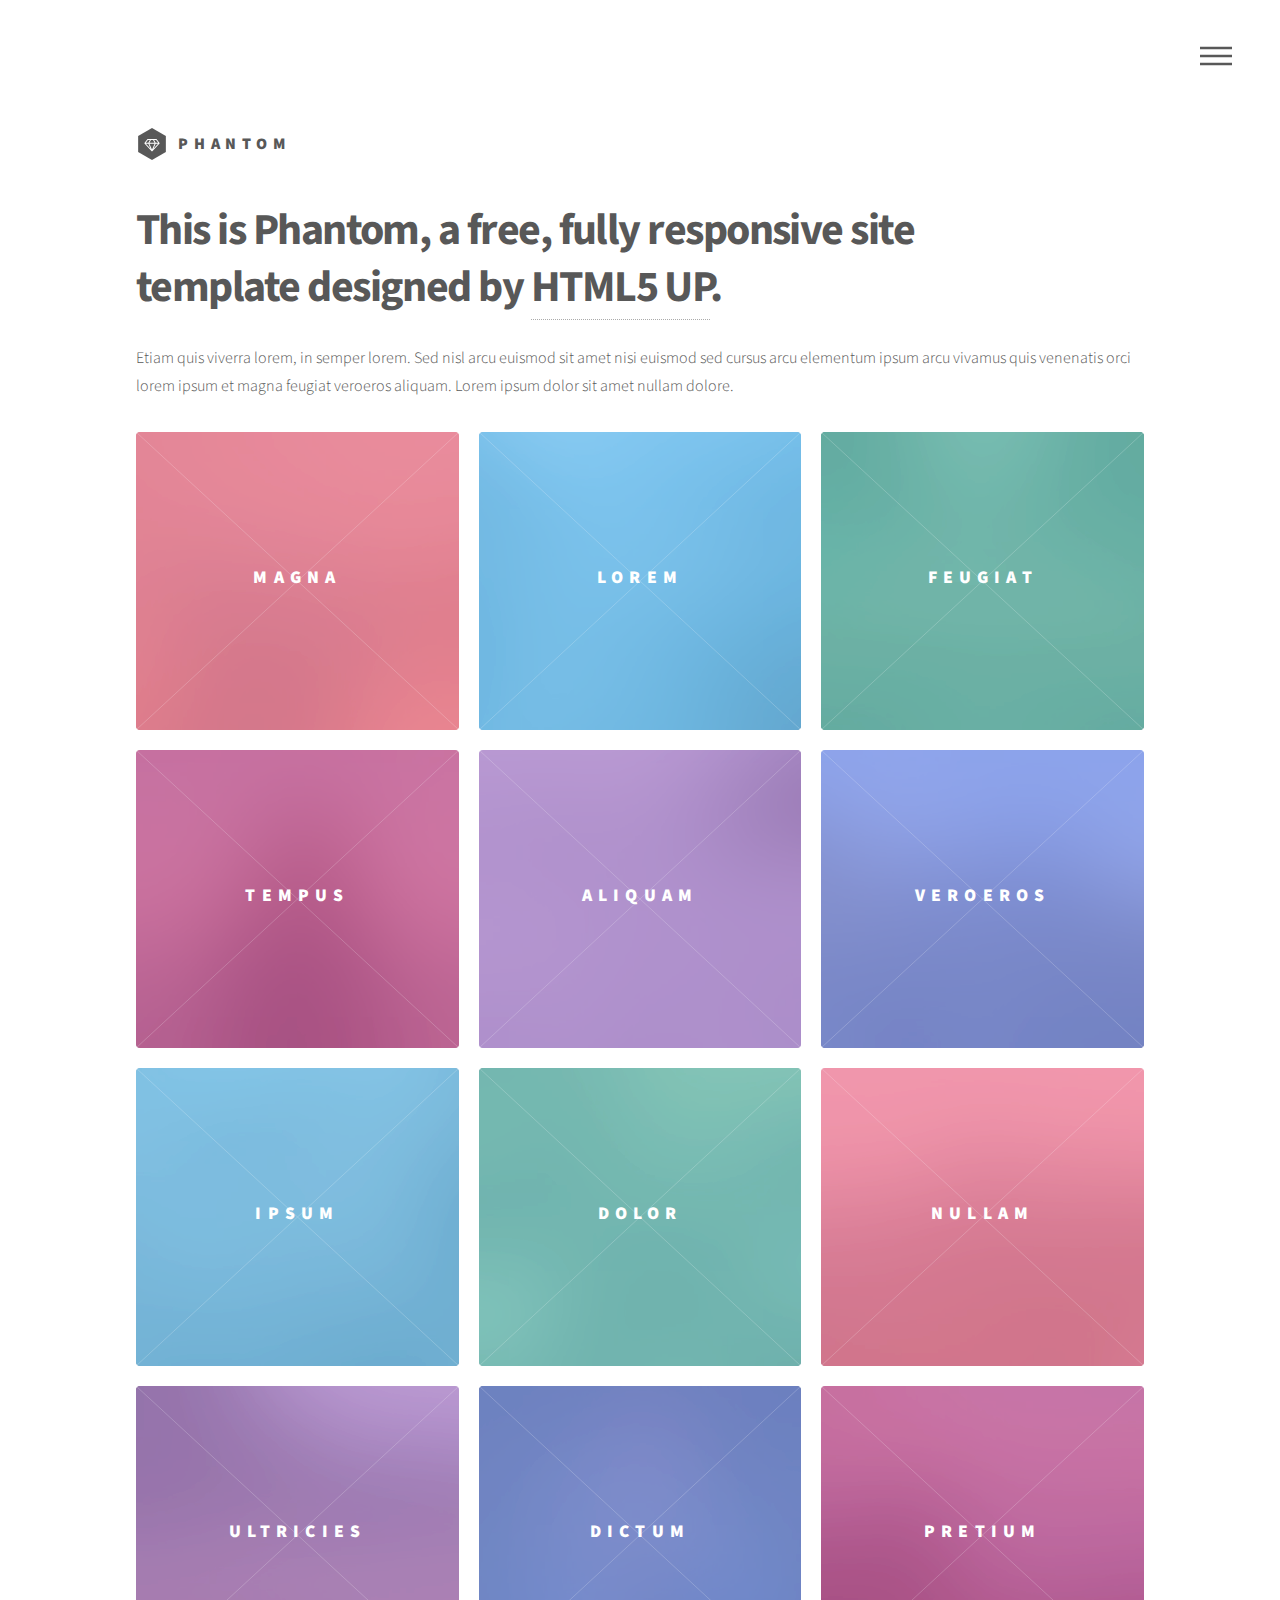
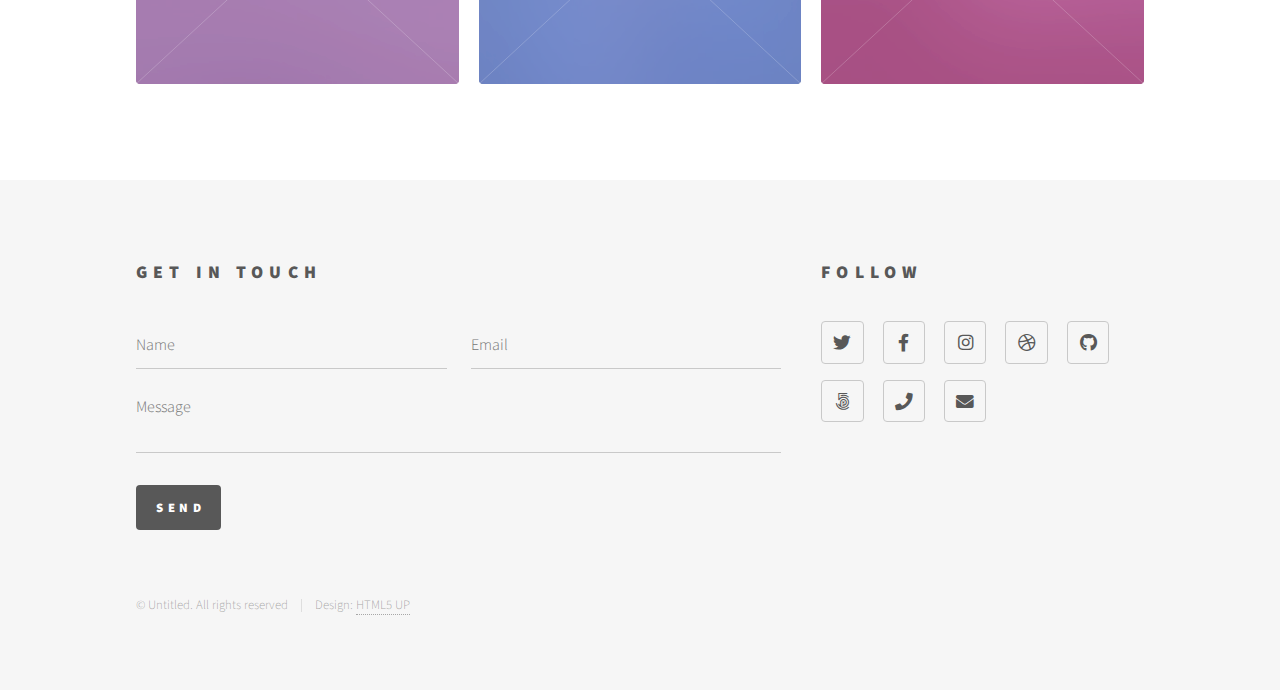
==== html5up-phantom/index.html @ 0fcfd66b "HomePage Starter" ====
<!DOCTYPE HTML>
<!--
	Phantom by HTML5 UP
	html5up.net | @ajlkn
	Free for personal and commercial use under the CCA 3.0 license (html5up.net/license)
-->
<html>
	<head>
		<title>Phantom by HTML5 UP</title>
		<meta charset="utf-8" />
		<meta name="viewport" content="width=device-width, initial-scale=1, user-scalable=no" />
		<link rel="stylesheet" href="assets/css/main.css" />
		<noscript><link rel="stylesheet" href="assets/css/noscript.css" /></noscript>
	</head>
	<body class="is-preload">
		<!-- Wrapper -->
			<div id="wrapper">

				<!-- Header -->
					<header id="header">
						<div class="inner">

							<!-- Logo -->
								<a href="index.html" class="logo">
									<span class="symbol"><img src="images/logo.svg" alt="" /></span><span class="title">Phantom</span>
								</a>

							<!-- Nav -->
								<nav>
									<ul>
										<li><a href="#menu">Menu</a></li>
									</ul>
								</nav>

						</div>
					</header>

				<!-- Menu -->
					<nav id="menu">
						<h2>Menu</h2>
						<ul>
							<li><a href="index.html">Home</a></li>
							<li><a href="generic.html">Ipsum veroeros</a></li>
							<li><a href="generic.html">Tempus etiam</a></li>
							<li><a href="generic.html">Consequat dolor</a></li>
							<li><a href="elements.html">Elements</a></li>
						</ul>
					</nav>

				<!-- Main -->
					<div id="main">
						<div class="inner">
							<header>
								<h1>This is Phantom, a free, fully responsive site<br />
								template designed by <a href="http://html5up.net">HTML5 UP</a>.</h1>
								<p>Etiam quis viverra lorem, in semper lorem. Sed nisl arcu euismod sit amet nisi euismod sed cursus arcu elementum ipsum arcu vivamus quis venenatis orci lorem ipsum et magna feugiat veroeros aliquam. Lorem ipsum dolor sit amet nullam dolore.</p>
							</header>
							<section class="tiles">
								<article class="style1">
									<span class="image">
										<img src="images/pic01.jpg" alt="" />
									</span>
									<a href="generic.html">
										<h2>Magna</h2>
										<div class="content">
											<p>Sed nisl arcu euismod sit amet nisi lorem etiam dolor veroeros et feugiat.</p>
										</div>
									</a>
								</article>
								<article class="style2">
									<span class="image">
										<img src="images/pic02.jpg" alt="" />
									</span>
									<a href="generic.html">
										<h2>Lorem</h2>
										<div class="content">
											<p>Sed nisl arcu euismod sit amet nisi lorem etiam dolor veroeros et feugiat.</p>
										</div>
									</a>
								</article>
								<article class="style3">
									<span class="image">
										<img src="images/pic03.jpg" alt="" />
									</span>
									<a href="generic.html">
										<h2>Feugiat</h2>
										<div class="content">
											<p>Sed nisl arcu euismod sit amet nisi lorem etiam dolor veroeros et feugiat.</p>
										</div>
									</a>
								</article>
								<article class="style4">
									<span class="image">
										<img src="images/pic04.jpg" alt="" />
									</span>
									<a href="generic.html">
										<h2>Tempus</h2>
										<div class="content">
											<p>Sed nisl arcu euismod sit amet nisi lorem etiam dolor veroeros et feugiat.</p>
										</div>
									</a>
								</article>
								<article class="style5">
									<span class="image">
										<img src="images/pic05.jpg" alt="" />
									</span>
									<a href="generic.html">
										<h2>Aliquam</h2>
										<div class="content">
											<p>Sed nisl arcu euismod sit amet nisi lorem etiam dolor veroeros et feugiat.</p>
										</div>
									</a>
								</article>
								<article class="style6">
									<span class="image">
										<img src="images/pic06.jpg" alt="" />
									</span>
									<a href="generic.html">
										<h2>Veroeros</h2>
										<div class="content">
											<p>Sed nisl arcu euismod sit amet nisi lorem etiam dolor veroeros et feugiat.</p>
										</div>
									</a>
								</article>
								<article class="style2">
									<span class="image">
										<img src="images/pic07.jpg" alt="" />
									</span>
									<a href="generic.html">
										<h2>Ipsum</h2>
										<div class="content">
											<p>Sed nisl arcu euismod sit amet nisi lorem etiam dolor veroeros et feugiat.</p>
										</div>
									</a>
								</article>
								<article class="style3">
									<span class="image">
										<img src="images/pic08.jpg" alt="" />
									</span>
									<a href="generic.html">
										<h2>Dolor</h2>
										<div class="content">
											<p>Sed nisl arcu euismod sit amet nisi lorem etiam dolor veroeros et feugiat.</p>
										</div>
									</a>
								</article>
								<article class="style1">
									<span class="image">
										<img src="images/pic09.jpg" alt="" />
									</span>
									<a href="generic.html">
										<h2>Nullam</h2>
										<div class="content">
											<p>Sed nisl arcu euismod sit amet nisi lorem etiam dolor veroeros et feugiat.</p>
										</div>
									</a>
								</article>
								<article class="style5">
									<span class="image">
										<img src="images/pic10.jpg" alt="" />
									</span>
									<a href="generic.html">
										<h2>Ultricies</h2>
										<div class="content">
											<p>Sed nisl arcu euismod sit amet nisi lorem etiam dolor veroeros et feugiat.</p>
										</div>
									</a>
								</article>
								<article class="style6">
									<span class="image">
										<img src="images/pic11.jpg" alt="" />
									</span>
									<a href="generic.html">
										<h2>Dictum</h2>
										<div class="content">
											<p>Sed nisl arcu euismod sit amet nisi lorem etiam dolor veroeros et feugiat.</p>
										</div>
									</a>
								</article>
								<article class="style4">
									<span class="image">
										<img src="images/pic12.jpg" alt="" />
									</span>
									<a href="generic.html">
										<h2>Pretium</h2>
										<div class="content">
											<p>Sed nisl arcu euismod sit amet nisi lorem etiam dolor veroeros et feugiat.</p>
										</div>
									</a>
								</article>
							</section>
						</div>
					</div>

				<!-- Footer -->
					<footer id="footer">
						<div class="inner">
							<section>
								<h2>Get in touch</h2>
								<form method="post" action="#">
									<div class="fields">
										<div class="field half">
											<input type="text" name="name" id="name" placeholder="Name" />
										</div>
										<div class="field half">
											<input type="email" name="email" id="email" placeholder="Email" />
										</div>
										<div class="field">
											<textarea name="message" id="message" placeholder="Message"></textarea>
										</div>
									</div>
									<ul class="actions">
										<li><input type="submit" value="Send" class="primary" /></li>
									</ul>
								</form>
							</section>
							<section>
								<h2>Follow</h2>
								<ul class="icons">
									<li><a href="#" class="icon brands style2 fa-twitter"><span class="label">Twitter</span></a></li>
									<li><a href="#" class="icon brands style2 fa-facebook-f"><span class="label">Facebook</span></a></li>
									<li><a href="#" class="icon brands style2 fa-instagram"><span class="label">Instagram</span></a></li>
									<li><a href="#" class="icon brands style2 fa-dribbble"><span class="label">Dribbble</span></a></li>
									<li><a href="#" class="icon brands style2 fa-github"><span class="label">GitHub</span></a></li>
									<li><a href="#" class="icon brands style2 fa-500px"><span class="label">500px</span></a></li>
									<li><a href="#" class="icon solid style2 fa-phone"><span class="label">Phone</span></a></li>
									<li><a href="#" class="icon solid style2 fa-envelope"><span class="label">Email</span></a></li>
								</ul>
							</section>
							<ul class="copyright">
								<li>&copy; Untitled. All rights reserved</li><li>Design: <a href="http://html5up.net">HTML5 UP</a></li>
							</ul>
						</div>
					</footer>

			</div>

		<!-- Scripts -->
			<script src="assets/js/jquery.min.js"></script>
			<script src="assets/js/browser.min.js"></script>
			<script src="assets/js/breakpoints.min.js"></script>
			<script src="assets/js/util.js"></script>
			<script src="assets/js/main.js"></script>

	</body>
</html>
---- html5up-phantom/assets/css/main.css ----
@import url(fontawesome-all.min.css);
@import url("https://fonts.googleapis.com/css?family=Source+Sans+Pro:300,700,900");

/*
	Phantom by HTML5 UP
	html5up.net | @ajlkn
	Free for personal and commercial use under the CCA 3.0 license (html5up.net/license)
*/

html, body, div, span, applet, object,
iframe, h1, h2, h3, h4, h5, h6, p, blockquote,
pre, a, abbr, acronym, address, big, cite,
code, del, dfn, em, img, ins, kbd, q, s, samp,
small, strike, strong, sub, sup, tt, var, b,
u, i, center, dl, dt, dd, ol, ul, li, fieldset,
form, label, legend, table, caption, tbody,
tfoot, thead, tr, th, td, article, aside,
canvas, details, embed, figure, figcaption,
footer, header, hgroup, menu, nav, output, ruby,
section, summary, time, mark, audio, video {
	margin: 0;
	padding: 0;
	border: 0;
	font-size: 100%;
	font: inherit;
	vertical-align: baseline;}

article, aside, details, figcaption, figure,
footer, header, hgroup, menu, nav, section {
	display: block;}

body {
	line-height: 1;
}

ol, ul {
	list-style: none;
}

blockquote, q {
	quotes: none;
}

	blockquote:before, blockquote:after, q:before, q:after {
		content: '';
		content: none;
	}

table {
	border-collapse: collapse;
	border-spacing: 0;
}

body {
	-webkit-text-size-adjust: none;
}

mark {
	background-color: transparent;
	color: inherit;
}

input::-moz-focus-inner {
	border: 0;
	padding: 0;
}

input, select, textarea {
	-moz-appearance: none;
	-webkit-appearance: none;
	-ms-appearance: none;
	appearance: none;
}

/* Basic */

	@-ms-viewport {
		width: device-width;
	}

	body {
		-ms-overflow-style: scrollbar;
	}

	@media screen and (max-width: 480px) {

		html, body {
			min-width: 320px;
		}

	}

	html {
		box-sizing: border-box;
	}

	*, *:before, *:after {
		box-sizing: inherit;
	}

	body {
		background: #ffffff;
	}

		body.is-preload *, body.is-preload *:before, body.is-preload *:after {
			-moz-animation: none !important;
			-webkit-animation: none !important;
			-ms-animation: none !important;
			animation: none !important;
			-moz-transition: none !important;
			-webkit-transition: none !important;
			-ms-transition: none !important;
			transition: none !important;
		}

/* Type */

	body, input, select, textarea {
		color: #585858;
		font-family: "Source Sans Pro", Helvetica, sans-serif;
		font-size: 16pt;
		font-weight: 300;
		line-height: 1.75;
	}

		@media screen and (max-width: 1680px) {

			body, input, select, textarea {
				font-size: 14pt;
			}

		}

		@media screen and (max-width: 1280px) {

			body, input, select, textarea {
				font-size: 12pt;
			}

		}

	a {
		-moz-transition: border-bottom-color 0.2s ease, color 0.2s ease;
		-webkit-transition: border-bottom-color 0.2s ease, color 0.2s ease;
		-ms-transition: border-bottom-color 0.2s ease, color 0.2s ease;
		transition: border-bottom-color 0.2s ease, color 0.2s ease;
		text-decoration: none;
		color: #585858;
		border-bottom: dotted 1px rgba(88, 88, 88, 0.5);
	}

		a:hover {
			border-bottom-color: transparent;
			color: #f2849e !important;
		}

	strong, b {
		font-weight: 900;
	}

	em, i {
		font-style: italic;
	}

	p {
		margin: 0 0 2em 0;
	}

	h1 {
		font-size: 2.75em;
		font-weight: 700;
		line-height: 1.3;
		margin: 0 0 1em 0;
		letter-spacing: -0.035em;
	}

		h1 a {
			color: inherit;
		}

		@media screen and (max-width: 736px) {

			h1 {
				font-size: 2em;
				margin: 0 0 1em 0;
			}

		}

		@media screen and (max-width: 360px) {

			h1 {
				font-size: 1.75em;
			}

		}

	h2, h3, h4, h5, h6 {
		font-weight: 900;
		line-height: 1.5;
		margin: 0 0 2em 0;
		text-transform: uppercase;
		letter-spacing: 0.35em;
	}

		h2 a, h3 a, h4 a, h5 a, h6 a {
			color: inherit;
		}

	h2 {
		font-size: 1.1em;
	}

	h3 {
		font-size: 1em;
	}

	h4 {
		font-size: 0.8em;
	}

	h5 {
		font-size: 0.8em;
	}

	h6 {
		font-size: 0.8em;
	}

	@media screen and (max-width: 980px) {

		h1 br, h2 br, h3 br, h4 br, h5 br, h6 br {
			display: none;
		}

	}

	@media screen and (max-width: 736px) {

		h2 {
			font-size: 1em;
		}

		h3 {
			font-size: 0.8em;
		}

	}

	sub {
		font-size: 0.8em;
		position: relative;
		top: 0.5em;
	}

	sup {
		font-size: 0.8em;
		position: relative;
		top: -0.5em;
	}

	blockquote {
		border-left: solid 4px #c9c9c9;
		font-style: italic;
		margin: 0 0 2em 0;
		padding: 0.5em 0 0.5em 2em;
	}

	code {
		background: rgba(144, 144, 144, 0.075);
		border-radius: 4px;
		border: solid 1px #c9c9c9;
		font-family: "Courier New", monospace;
		font-size: 0.9em;
		margin: 0 0.25em;
		padding: 0.25em 0.65em;
	}

	pre {
		-webkit-overflow-scrolling: touch;
		font-family: "Courier New", monospace;
		font-size: 0.9em;
		margin: 0 0 2em 0;
	}

		pre code {
			display: block;
			line-height: 1.75;
			padding: 1em 1.5em;
			overflow-x: auto;
		}

	hr {
		border: 0;
		border-bottom: solid 1px #c9c9c9;
		margin: 2em 0;
	}

		hr.major {
			margin: 3em 0;
		}

	.align-left {
		text-align: left;
	}

	.align-center {
		text-align: center;
	}

	.align-right {
		text-align: right;
	}

/* Row */

	.row {
		display: flex;
		flex-wrap: wrap;
		box-sizing: border-box;
		align-items: stretch;
	}

		.row > * {
			box-sizing: border-box;
		}

		.row.gtr-uniform > * > :last-child {
			margin-bottom: 0;
		}

		.row.aln-left {
			justify-content: flex-start;
		}

		.row.aln-center {
			justify-content: center;
		}

		.row.aln-right {
			justify-content: flex-end;
		}

		.row.aln-top {
			align-items: flex-start;
		}

		.row.aln-middle {
			align-items: center;
		}

		.row.aln-bottom {
			align-items: flex-end;
		}

		.row > .imp {
			order: -1;
		}

		.row > .col-1 {
			width: 8.33333%;
		}

		.row > .off-1 {
			margin-left: 8.33333%;
		}

		.row > .col-2 {
			width: 16.66667%;
		}

		.row > .off-2 {
			margin-left: 16.66667%;
		}

		.row > .col-3 {
			width: 25%;
		}

		.row > .off-3 {
			margin-left: 25%;
		}

		.row > .col-4 {
			width: 33.33333%;
		}

		.row > .off-4 {
			margin-left: 33.33333%;
		}

		.row > .col-5 {
			width: 41.66667%;
		}

		.row > .off-5 {
			margin-left: 41.66667%;
		}

		.row > .col-6 {
			width: 50%;
		}

		.row > .off-6 {
			margin-left: 50%;
		}

		.row > .col-7 {
			width: 58.33333%;
		}

		.row > .off-7 {
			margin-left: 58.33333%;
		}

		.row > .col-8 {
			width: 66.66667%;
		}

		.row > .off-8 {
			margin-left: 66.66667%;
		}

		.row > .col-9 {
			width: 75%;
		}

		.row > .off-9 {
			margin-left: 75%;
		}

		.row > .col-10 {
			width: 83.33333%;
		}

		.row > .off-10 {
			margin-left: 83.33333%;
		}

		.row > .col-11 {
			width: 91.66667%;
		}

		.row > .off-11 {
			margin-left: 91.66667%;
		}

		.row > .col-12 {
			width: 100%;
		}

		.row > .off-12 {
			margin-left: 100%;
		}

		.row.gtr-0 {
			margin-top: 0;
			margin-left: 0em;
		}

			.row.gtr-0 > * {
				padding: 0 0 0 0em;
			}

			.row.gtr-0.gtr-uniform {
				margin-top: 0em;
			}

				.row.gtr-0.gtr-uniform > * {
					padding-top: 0em;
				}

		.row.gtr-25 {
			margin-top: 0;
			margin-left: -0.5em;
		}

			.row.gtr-25 > * {
				padding: 0 0 0 0.5em;
			}

			.row.gtr-25.gtr-uniform {
				margin-top: -0.5em;
			}

				.row.gtr-25.gtr-uniform > * {
					padding-top: 0.5em;
				}

		.row.gtr-50 {
			margin-top: 0;
			margin-left: -1em;
		}

			.row.gtr-50 > * {
				padding: 0 0 0 1em;
			}

			.row.gtr-50.gtr-uniform {
				margin-top: -1em;
			}

				.row.gtr-50.gtr-uniform > * {
					padding-top: 1em;
				}

		.row {
			margin-top: 0;
			margin-left: -2em;
		}

			.row > * {
				padding: 0 0 0 2em;
			}

			.row.gtr-uniform {
				margin-top: -2em;
			}

				.row.gtr-uniform > * {
					padding-top: 2em;
				}

		.row.gtr-150 {
			margin-top: 0;
			margin-left: -3em;
		}

			.row.gtr-150 > * {
				padding: 0 0 0 3em;
			}

			.row.gtr-150.gtr-uniform {
				margin-top: -3em;
			}

				.row.gtr-150.gtr-uniform > * {
					padding-top: 3em;
				}

		.row.gtr-200 {
			margin-top: 0;
			margin-left: -4em;
		}

			.row.gtr-200 > * {
				padding: 0 0 0 4em;
			}

			.row.gtr-200.gtr-uniform {
				margin-top: -4em;
			}

				.row.gtr-200.gtr-uniform > * {
					padding-top: 4em;
				}

		@media screen and (max-width: 1680px) {

			.row {
				display: flex;
				flex-wrap: wrap;
				box-sizing: border-box;
				align-items: stretch;
			}

				.row > * {
					box-sizing: border-box;
				}

				.row.gtr-uniform > * > :last-child {
					margin-bottom: 0;
				}

				.row.aln-left {
					justify-content: flex-start;
				}

				.row.aln-center {
					justify-content: center;
				}

				.row.aln-right {
					justify-content: flex-end;
				}

				.row.aln-top {
					align-items: flex-start;
				}

				.row.aln-middle {
					align-items: center;
				}

				.row.aln-bottom {
					align-items: flex-end;
				}

				.row > .imp-xlarge {
					order: -1;
				}

				.row > .col-1-xlarge {
					width: 8.33333%;
				}

				.row > .off-1-xlarge {
					margin-left: 8.33333%;
				}

				.row > .col-2-xlarge {
					width: 16.66667%;
				}

				.row > .off-2-xlarge {
					margin-left: 16.66667%;
				}

				.row > .col-3-xlarge {
					width: 25%;
				}

				.row > .off-3-xlarge {
					margin-left: 25%;
				}

				.row > .col-4-xlarge {
					width: 33.33333%;
				}

				.row > .off-4-xlarge {
					margin-left: 33.33333%;
				}

				.row > .col-5-xlarge {
					width: 41.66667%;
				}

				.row > .off-5-xlarge {
					margin-left: 41.66667%;
				}

				.row > .col-6-xlarge {
					width: 50%;
				}

				.row > .off-6-xlarge {
					margin-left: 50%;
				}

				.row > .col-7-xlarge {
					width: 58.33333%;
				}

				.row > .off-7-xlarge {
					margin-left: 58.33333%;
				}

				.row > .col-8-xlarge {
					width: 66.66667%;
				}

				.row > .off-8-xlarge {
					margin-left: 66.66667%;
				}

				.row > .col-9-xlarge {
					width: 75%;
				}

				.row > .off-9-xlarge {
					margin-left: 75%;
				}

				.row > .col-10-xlarge {
					width: 83.33333%;
				}

				.row > .off-10-xlarge {
					margin-left: 83.33333%;
				}

				.row > .col-11-xlarge {
					width: 91.66667%;
				}

				.row > .off-11-xlarge {
					margin-left: 91.66667%;
				}

				.row > .col-12-xlarge {
					width: 100%;
				}

				.row > .off-12-xlarge {
					margin-left: 100%;
				}

				.row.gtr-0 {
					margin-top: 0;
					margin-left: 0em;
				}

					.row.gtr-0 > * {
						padding: 0 0 0 0em;
					}

					.row.gtr-0.gtr-uniform {
						margin-top: 0em;
					}

						.row.gtr-0.gtr-uniform > * {
							padding-top: 0em;
						}

				.row.gtr-25 {
					margin-top: 0;
					margin-left: -0.5em;
				}

					.row.gtr-25 > * {
						padding: 0 0 0 0.5em;
					}

					.row.gtr-25.gtr-uniform {
						margin-top: -0.5em;
					}

						.row.gtr-25.gtr-uniform > * {
							padding-top: 0.5em;
						}

				.row.gtr-50 {
					margin-top: 0;
					margin-left: -1em;
				}

					.row.gtr-50 > * {
						padding: 0 0 0 1em;
					}

					.row.gtr-50.gtr-uniform {
						margin-top: -1em;
					}

						.row.gtr-50.gtr-uniform > * {
							padding-top: 1em;
						}

				.row {
					margin-top: 0;
					margin-left: -2em;
				}

					.row > * {
						padding: 0 0 0 2em;
					}

					.row.gtr-uniform {
						margin-top: -2em;
					}

						.row.gtr-uniform > * {
							padding-top: 2em;
						}

				.row.gtr-150 {
					margin-top: 0;
					margin-left: -3em;
				}

					.row.gtr-150 > * {
						padding: 0 0 0 3em;
					}

					.row.gtr-150.gtr-uniform {
						margin-top: -3em;
					}

						.row.gtr-150.gtr-uniform > * {
							padding-top: 3em;
						}

				.row.gtr-200 {
					margin-top: 0;
					margin-left: -4em;
				}

					.row.gtr-200 > * {
						padding: 0 0 0 4em;
					}

					.row.gtr-200.gtr-uniform {
						margin-top: -4em;
					}

						.row.gtr-200.gtr-uniform > * {
							padding-top: 4em;
						}

		}

		@media screen and (max-width: 1280px) {

			.row {
				display: flex;
				flex-wrap: wrap;
				box-sizing: border-box;
				align-items: stretch;
			}

				.row > * {
					box-sizing: border-box;
				}

				.row.gtr-uniform > * > :last-child {
					margin-bottom: 0;
				}

				.row.aln-left {
					justify-content: flex-start;
				}

				.row.aln-center {
					justify-content: center;
				}

				.row.aln-right {
					justify-content: flex-end;
				}

				.row.aln-top {
					align-items: flex-start;
				}

				.row.aln-middle {
					align-items: center;
				}

				.row.aln-bottom {
					align-items: flex-end;
				}

				.row > .imp-large {
					order: -1;
				}

				.row > .col-1-large {
					width: 8.33333%;
				}

				.row > .off-1-large {
					margin-left: 8.33333%;
				}

				.row > .col-2-large {
					width: 16.66667%;
				}

				.row > .off-2-large {
					margin-left: 16.66667%;
				}

				.row > .col-3-large {
					width: 25%;
				}

				.row > .off-3-large {
					margin-left: 25%;
				}

				.row > .col-4-large {
					width: 33.33333%;
				}

				.row > .off-4-large {
					margin-left: 33.33333%;
				}

				.row > .col-5-large {
					width: 41.66667%;
				}

				.row > .off-5-large {
					margin-left: 41.66667%;
				}

				.row > .col-6-large {
					width: 50%;
				}

				.row > .off-6-large {
					margin-left: 50%;
				}

				.row > .col-7-large {
					width: 58.33333%;
				}

				.row > .off-7-large {
					margin-left: 58.33333%;
				}

				.row > .col-8-large {
					width: 66.66667%;
				}

				.row > .off-8-large {
					margin-left: 66.66667%;
				}

				.row > .col-9-large {
					width: 75%;
				}

				.row > .off-9-large {
					margin-left: 75%;
				}

				.row > .col-10-large {
					width: 83.33333%;
				}

				.row > .off-10-large {
					margin-left: 83.33333%;
				}

				.row > .col-11-large {
					width: 91.66667%;
				}

				.row > .off-11-large {
					margin-left: 91.66667%;
				}

				.row > .col-12-large {
					width: 100%;
				}

				.row > .off-12-large {
					margin-left: 100%;
				}

				.row.gtr-0 {
					margin-top: 0;
					margin-left: 0em;
				}

					.row.gtr-0 > * {
						padding: 0 0 0 0em;
					}

					.row.gtr-0.gtr-uniform {
						margin-top: 0em;
					}

						.row.gtr-0.gtr-uniform > * {
							padding-top: 0em;
						}

				.row.gtr-25 {
					margin-top: 0;
					margin-left: -0.5em;
				}

					.row.gtr-25 > * {
						padding: 0 0 0 0.5em;
					}

					.row.gtr-25.gtr-uniform {
						margin-top: -0.5em;
					}

						.row.gtr-25.gtr-uniform > * {
							padding-top: 0.5em;
						}

				.row.gtr-50 {
					margin-top: 0;
					margin-left: -1em;
				}

					.row.gtr-50 > * {
						padding: 0 0 0 1em;
					}

					.row.gtr-50.gtr-uniform {
						margin-top: -1em;
					}

						.row.gtr-50.gtr-uniform > * {
							padding-top: 1em;
						}

				.row {
					margin-top: 0;
					margin-left: -2em;
				}

					.row > * {
						padding: 0 0 0 2em;
					}

					.row.gtr-uniform {
						margin-top: -2em;
					}

						.row.gtr-uniform > * {
							padding-top: 2em;
						}

				.row.gtr-150 {
					margin-top: 0;
					margin-left: -3em;
				}

					.row.gtr-150 > * {
						padding: 0 0 0 3em;
					}

					.row.gtr-150.gtr-uniform {
						margin-top: -3em;
					}

						.row.gtr-150.gtr-uniform > * {
							padding-top: 3em;
						}

				.row.gtr-200 {
					margin-top: 0;
					margin-left: -4em;
				}

					.row.gtr-200 > * {
						padding: 0 0 0 4em;
					}

					.row.gtr-200.gtr-uniform {
						margin-top: -4em;
					}

						.row.gtr-200.gtr-uniform > * {
							padding-top: 4em;
						}

		}

		@media screen and (max-width: 980px) {

			.row {
				display: flex;
				flex-wrap: wrap;
				box-sizing: border-box;
				align-items: stretch;
			}

				.row > * {
					box-sizing: border-box;
				}

				.row.gtr-uniform > * > :last-child {
					margin-bottom: 0;
				}

				.row.aln-left {
					justify-content: flex-start;
				}

				.row.aln-center {
					justify-content: center;
				}

				.row.aln-right {
					justify-content: flex-end;
				}

				.row.aln-top {
					align-items: flex-start;
				}

				.row.aln-middle {
					align-items: center;
				}

				.row.aln-bottom {
					align-items: flex-end;
				}

				.row > .imp-medium {
					order: -1;
				}

				.row > .col-1-medium {
					width: 8.33333%;
				}

				.row > .off-1-medium {
					margin-left: 8.33333%;
				}

				.row > .col-2-medium {
					width: 16.66667%;
				}

				.row > .off-2-medium {
					margin-left: 16.66667%;
				}

				.row > .col-3-medium {
					width: 25%;
				}

				.row > .off-3-medium {
					margin-left: 25%;
				}

				.row > .col-4-medium {
					width: 33.33333%;
				}

				.row > .off-4-medium {
					margin-left: 33.33333%;
				}

				.row > .col-5-medium {
					width: 41.66667%;
				}

				.row > .off-5-medium {
					margin-left: 41.66667%;
				}

				.row > .col-6-medium {
					width: 50%;
				}

				.row > .off-6-medium {
					margin-left: 50%;
				}

				.row > .col-7-medium {
					width: 58.33333%;
				}

				.row > .off-7-medium {
					margin-left: 58.33333%;
				}

				.row > .col-8-medium {
					width: 66.66667%;
				}

				.row > .off-8-medium {
					margin-left: 66.66667%;
				}

				.row > .col-9-medium {
					width: 75%;
				}

				.row > .off-9-medium {
					margin-left: 75%;
				}

				.row > .col-10-medium {
					width: 83.33333%;
				}

				.row > .off-10-medium {
					margin-left: 83.33333%;
				}

				.row > .col-11-medium {
					width: 91.66667%;
				}

				.row > .off-11-medium {
					margin-left: 91.66667%;
				}

				.row > .col-12-medium {
					width: 100%;
				}

				.row > .off-12-medium {
					margin-left: 100%;
				}

				.row.gtr-0 {
					margin-top: 0;
					margin-left: 0em;
				}

					.row.gtr-0 > * {
						padding: 0 0 0 0em;
					}

					.row.gtr-0.gtr-uniform {
						margin-top: 0em;
					}

						.row.gtr-0.gtr-uniform > * {
							padding-top: 0em;
						}

				.row.gtr-25 {
					margin-top: 0;
					margin-left: -0.375em;
				}

					.row.gtr-25 > * {
						padding: 0 0 0 0.375em;
					}

					.row.gtr-25.gtr-uniform {
						margin-top: -0.375em;
					}

						.row.gtr-25.gtr-uniform > * {
							padding-top: 0.375em;
						}

				.row.gtr-50 {
					margin-top: 0;
					margin-left: -0.75em;
				}

					.row.gtr-50 > * {
						padding: 0 0 0 0.75em;
					}

					.row.gtr-50.gtr-uniform {
						margin-top: -0.75em;
					}

						.row.gtr-50.gtr-uniform > * {
							padding-top: 0.75em;
						}

				.row {
					margin-top: 0;
					margin-left: -1.5em;
				}

					.row > * {
						padding: 0 0 0 1.5em;
					}

					.row.gtr-uniform {
						margin-top: -1.5em;
					}

						.row.gtr-uniform > * {
							padding-top: 1.5em;
						}

				.row.gtr-150 {
					margin-top: 0;
					margin-left: -2.25em;
				}

					.row.gtr-150 > * {
						padding: 0 0 0 2.25em;
					}

					.row.gtr-150.gtr-uniform {
						margin-top: -2.25em;
					}

						.row.gtr-150.gtr-uniform > * {
							padding-top: 2.25em;
						}

				.row.gtr-200 {
					margin-top: 0;
					margin-left: -3em;
				}

					.row.gtr-200 > * {
						padding: 0 0 0 3em;
					}

					.row.gtr-200.gtr-uniform {
						margin-top: -3em;
					}

						.row.gtr-200.gtr-uniform > * {
							padding-top: 3em;
						}

		}

		@media screen and (max-width: 736px) {

			.row {
				display: flex;
				flex-wrap: wrap;
				box-sizing: border-box;
				align-items: stretch;
			}

				.row > * {
					box-sizing: border-box;
				}

				.row.gtr-uniform > * > :last-child {
					margin-bottom: 0;
				}

				.row.aln-left {
					justify-content: flex-start;
				}

				.row.aln-center {
					justify-content: center;
				}

				.row.aln-right {
					justify-content: flex-end;
				}

				.row.aln-top {
					align-items: flex-start;
				}

				.row.aln-middle {
					align-items: center;
				}

				.row.aln-bottom {
					align-items: flex-end;
				}

				.row > .imp-small {
					order: -1;
				}

				.row > .col-1-small {
					width: 8.33333%;
				}

				.row > .off-1-small {
					margin-left: 8.33333%;
				}

				.row > .col-2-small {
					width: 16.66667%;
				}

				.row > .off-2-small {
					margin-left: 16.66667%;
				}

				.row > .col-3-small {
					width: 25%;
				}

				.row > .off-3-small {
					margin-left: 25%;
				}

				.row > .col-4-small {
					width: 33.33333%;
				}

				.row > .off-4-small {
					margin-left: 33.33333%;
				}

				.row > .col-5-small {
					width: 41.66667%;
				}

				.row > .off-5-small {
					margin-left: 41.66667%;
				}

				.row > .col-6-small {
					width: 50%;
				}

				.row > .off-6-small {
					margin-left: 50%;
				}

				.row > .col-7-small {
					width: 58.33333%;
				}

				.row > .off-7-small {
					margin-left: 58.33333%;
				}

				.row > .col-8-small {
					width: 66.66667%;
				}

				.row > .off-8-small {
					margin-left: 66.66667%;
				}

				.row > .col-9-small {
					width: 75%;
				}

				.row > .off-9-small {
					margin-left: 75%;
				}

				.row > .col-10-small {
					width: 83.33333%;
				}

				.row > .off-10-small {
					margin-left: 83.33333%;
				}

				.row > .col-11-small {
					width: 91.66667%;
				}

				.row > .off-11-small {
					margin-left: 91.66667%;
				}

				.row > .col-12-small {
					width: 100%;
				}

				.row > .off-12-small {
					margin-left: 100%;
				}

				.row.gtr-0 {
					margin-top: 0;
					margin-left: 0em;
				}

					.row.gtr-0 > * {
						padding: 0 0 0 0em;
					}

					.row.gtr-0.gtr-uniform {
						margin-top: 0em;
					}

						.row.gtr-0.gtr-uniform > * {
							padding-top: 0em;
						}

				.row.gtr-25 {
					margin-top: 0;
					margin-left: -0.25em;
				}

					.row.gtr-25 > * {
						padding: 0 0 0 0.25em;
					}

					.row.gtr-25.gtr-uniform {
						margin-top: -0.25em;
					}

						.row.gtr-25.gtr-uniform > * {
							padding-top: 0.25em;
						}

				.row.gtr-50 {
					margin-top: 0;
					margin-left: -0.5em;
				}

					.row.gtr-50 > * {
						padding: 0 0 0 0.5em;
					}

					.row.gtr-50.gtr-uniform {
						margin-top: -0.5em;
					}

						.row.gtr-50.gtr-uniform > * {
							padding-top: 0.5em;
						}

				.row {
					margin-top: 0;
					margin-left: -1em;
				}

					.row > * {
						padding: 0 0 0 1em;
					}

					.row.gtr-uniform {
						margin-top: -1em;
					}

						.row.gtr-uniform > * {
							padding-top: 1em;
						}

				.row.gtr-150 {
					margin-top: 0;
					margin-left: -1.5em;
				}

					.row.gtr-150 > * {
						padding: 0 0 0 1.5em;
					}

					.row.gtr-150.gtr-uniform {
						margin-top: -1.5em;
					}

						.row.gtr-150.gtr-uniform > * {
							padding-top: 1.5em;
						}

				.row.gtr-200 {
					margin-top: 0;
					margin-left: -2em;
				}

					.row.gtr-200 > * {
						padding: 0 0 0 2em;
					}

					.row.gtr-200.gtr-uniform {
						margin-top: -2em;
					}

						.row.gtr-200.gtr-uniform > * {
							padding-top: 2em;
						}

		}

		@media screen and (max-width: 480px) {

			.row {
				display: flex;
				flex-wrap: wrap;
				box-sizing: border-box;
				align-items: stretch;
			}

				.row > * {
					box-sizing: border-box;
				}

				.row.gtr-uniform > * > :last-child {
					margin-bottom: 0;
				}

				.row.aln-left {
					justify-content: flex-start;
				}

				.row.aln-center {
					justify-content: center;
				}

				.row.aln-right {
					justify-content: flex-end;
				}

				.row.aln-top {
					align-items: flex-start;
				}

				.row.aln-middle {
					align-items: center;
				}

				.row.aln-bottom {
					align-items: flex-end;
				}

				.row > .imp-xsmall {
					order: -1;
				}

				.row > .col-1-xsmall {
					width: 8.33333%;
				}

				.row > .off-1-xsmall {
					margin-left: 8.33333%;
				}

				.row > .col-2-xsmall {
					width: 16.66667%;
				}

				.row > .off-2-xsmall {
					margin-left: 16.66667%;
				}

				.row > .col-3-xsmall {
					width: 25%;
				}

				.row > .off-3-xsmall {
					margin-left: 25%;
				}

				.row > .col-4-xsmall {
					width: 33.33333%;
				}

				.row > .off-4-xsmall {
					margin-left: 33.33333%;
				}

				.row > .col-5-xsmall {
					width: 41.66667%;
				}

				.row > .off-5-xsmall {
					margin-left: 41.66667%;
				}

				.row > .col-6-xsmall {
					width: 50%;
				}

				.row > .off-6-xsmall {
					margin-left: 50%;
				}

				.row > .col-7-xsmall {
					width: 58.33333%;
				}

				.row > .off-7-xsmall {
					margin-left: 58.33333%;
				}

				.row > .col-8-xsmall {
					width: 66.66667%;
				}

				.row > .off-8-xsmall {
					margin-left: 66.66667%;
				}

				.row > .col-9-xsmall {
					width: 75%;
				}

				.row > .off-9-xsmall {
					margin-left: 75%;
				}

				.row > .col-10-xsmall {
					width: 83.33333%;
				}

				.row > .off-10-xsmall {
					margin-left: 83.33333%;
				}

				.row > .col-11-xsmall {
					width: 91.66667%;
				}

				.row > .off-11-xsmall {
					margin-left: 91.66667%;
				}

				.row > .col-12-xsmall {
					width: 100%;
				}

				.row > .off-12-xsmall {
					margin-left: 100%;
				}

				.row.gtr-0 {
					margin-top: 0;
					margin-left: 0em;
				}

					.row.gtr-0 > * {
						padding: 0 0 0 0em;
					}

					.row.gtr-0.gtr-uniform {
						margin-top: 0em;
					}

						.row.gtr-0.gtr-uniform > * {
							padding-top: 0em;
						}

				.row.gtr-25 {
					margin-top: 0;
					margin-left: -0.25em;
				}

					.row.gtr-25 > * {
						padding: 0 0 0 0.25em;
					}

					.row.gtr-25.gtr-uniform {
						margin-top: -0.25em;
					}

						.row.gtr-25.gtr-uniform > * {
							padding-top: 0.25em;
						}

				.row.gtr-50 {
					margin-top: 0;
					margin-left: -0.5em;
				}

					.row.gtr-50 > * {
						padding: 0 0 0 0.5em;
					}

					.row.gtr-50.gtr-uniform {
						margin-top: -0.5em;
					}

						.row.gtr-50.gtr-uniform > * {
							padding-top: 0.5em;
						}

				.row {
					margin-top: 0;
					margin-left: -1em;
				}

					.row > * {
						padding: 0 0 0 1em;
					}

					.row.gtr-uniform {
						margin-top: -1em;
					}

						.row.gtr-uniform > * {
							padding-top: 1em;
						}

				.row.gtr-150 {
					margin-top: 0;
					margin-left: -1.5em;
				}

					.row.gtr-150 > * {
						padding: 0 0 0 1.5em;
					}

					.row.gtr-150.gtr-uniform {
						margin-top: -1.5em;
					}

						.row.gtr-150.gtr-uniform > * {
							padding-top: 1.5em;
						}

				.row.gtr-200 {
					margin-top: 0;
					margin-left: -2em;
				}

					.row.gtr-200 > * {
						padding: 0 0 0 2em;
					}

					.row.gtr-200.gtr-uniform {
						margin-top: -2em;
					}

						.row.gtr-200.gtr-uniform > * {
							padding-top: 2em;
						}

		}

/* Section/Article */

	section.special, article.special {
		text-align: center;
	}

	header p {
		margin-top: -1em;
	}

	@media screen and (max-width: 736px) {

		header p {
			margin-top: 0;
		}

	}

/* Icon */

	.icon {
		text-decoration: none;
		border-bottom: none;
		position: relative;
	}

		.icon:before {
			-moz-osx-font-smoothing: grayscale;
			-webkit-font-smoothing: antialiased;
			display: inline-block;
			font-style: normal;
			font-variant: normal;
			text-rendering: auto;
			line-height: 1;
			text-transform: none !important;
			font-family: 'Font Awesome 5 Free';
			font-weight: 400;
		}

		.icon > .label {
			display: none;
		}

		.icon:before {
			line-height: inherit;
		}

		.icon.solid:before {
			font-weight: 900;
		}

		.icon.brands:before {
			font-family: 'Font Awesome 5 Brands';
		}

		.icon.style2 {
			-moz-transition: background-color 0.2s ease-in-out, color 0.2s ease-in-out, border-color 0.2s ease-in-out;
			-webkit-transition: background-color 0.2s ease-in-out, color 0.2s ease-in-out, border-color 0.2s ease-in-out;
			-ms-transition: background-color 0.2s ease-in-out, color 0.2s ease-in-out, border-color 0.2s ease-in-out;
			transition: background-color 0.2s ease-in-out, color 0.2s ease-in-out, border-color 0.2s ease-in-out;
			background-color: transparent;
			border: solid 1px #c9c9c9;
			border-radius: 4px;
			width: 2.65em;
			height: 2.65em;
			display: inline-block;
			text-align: center;
			line-height: 2.65em;
			color: inherit;
		}

			.icon.style2:before {
				font-size: 1.1em;
			}

			.icon.style2:hover {
				color: #f2849e;
				border-color: #f2849e;
			}

			.icon.style2:active {
				background-color: rgba(242, 132, 158, 0.1);
			}

/* List */

	ol {
		list-style: decimal;
		margin: 0 0 2em 0;
		padding-left: 1.25em;
	}

		ol li {
			padding-left: 0.25em;
		}

	ul {
		list-style: disc;
		margin: 0 0 2em 0;
		padding-left: 1em;
	}

		ul li {
			padding-left: 0.5em;
		}

		ul.alt {
			list-style: none;
			padding-left: 0;
		}

			ul.alt li {
				border-top: solid 1px #c9c9c9;
				padding: 0.5em 0;
			}

				ul.alt li:first-child {
					border-top: 0;
					padding-top: 0;
				}

	dl {
		margin: 0 0 2em 0;
	}

		dl dt {
			display: block;
			font-weight: 900;
			margin: 0 0 1em 0;
		}

		dl dd {
			margin-left: 2em;
		}

/* Actions */

	ul.actions {
		display: -moz-flex;
		display: -webkit-flex;
		display: -ms-flex;
		display: flex;
		cursor: default;
		list-style: none;
		margin-left: -1em;
		padding-left: 0;
	}

		ul.actions li {
			padding: 0 0 0 1em;
			vertical-align: middle;
		}

		ul.actions.special {
			-moz-justify-content: center;
			-webkit-justify-content: center;
			-ms-justify-content: center;
			justify-content: center;
			width: 100%;
			margin-left: 0;
		}

			ul.actions.special li:first-child {
				padding-left: 0;
			}

		ul.actions.stacked {
			-moz-flex-direction: column;
			-webkit-flex-direction: column;
			-ms-flex-direction: column;
			flex-direction: column;
			margin-left: 0;
		}

			ul.actions.stacked li {
				padding: 1.3em 0 0 0;
			}

				ul.actions.stacked li:first-child {
					padding-top: 0;
				}

		ul.actions.fit {
			width: calc(100% + 1em);
		}

			ul.actions.fit li {
				-moz-flex-grow: 1;
				-webkit-flex-grow: 1;
				-ms-flex-grow: 1;
				flex-grow: 1;
				-moz-flex-shrink: 1;
				-webkit-flex-shrink: 1;
				-ms-flex-shrink: 1;
				flex-shrink: 1;
				width: 100%;
			}

				ul.actions.fit li > * {
					width: 100%;
				}

			ul.actions.fit.stacked {
				width: 100%;
			}

		@media screen and (max-width: 480px) {

			ul.actions:not(.fixed) {
				-moz-flex-direction: column;
				-webkit-flex-direction: column;
				-ms-flex-direction: column;
				flex-direction: column;
				margin-left: 0;
				width: 100% !important;
			}

				ul.actions:not(.fixed) li {
					-moz-flex-grow: 1;
					-webkit-flex-grow: 1;
					-ms-flex-grow: 1;
					flex-grow: 1;
					-moz-flex-shrink: 1;
					-webkit-flex-shrink: 1;
					-ms-flex-shrink: 1;
					flex-shrink: 1;
					padding: 1em 0 0 0;
					text-align: center;
					width: 100%;
				}

					ul.actions:not(.fixed) li > * {
						width: 100%;
					}

					ul.actions:not(.fixed) li:first-child {
						padding-top: 0;
					}

					ul.actions:not(.fixed) li input[type="submit"],
					ul.actions:not(.fixed) li input[type="reset"],
					ul.actions:not(.fixed) li input[type="button"],
					ul.actions:not(.fixed) li button,
					ul.actions:not(.fixed) li .button {
						width: 100%;
					}

						ul.actions:not(.fixed) li input[type="submit"].icon:before,
						ul.actions:not(.fixed) li input[type="reset"].icon:before,
						ul.actions:not(.fixed) li input[type="button"].icon:before,
						ul.actions:not(.fixed) li button.icon:before,
						ul.actions:not(.fixed) li .button.icon:before {
							margin-left: -0.5rem;
						}

		}

/* Icons */

	ul.icons {
		cursor: default;
		list-style: none;
		padding-left: 0;
		margin: -1em 0 2em -1em;
	}

		ul.icons li {
			display: inline-block;
			padding: 1em 0 0 1em;
		}

/* Form */

	form {
		margin: 0 0 2em 0;
		overflow-x: hidden;
	}

		form > :last-child {
			margin-bottom: 0;
		}

		form > .fields {
			display: -moz-flex;
			display: -webkit-flex;
			display: -ms-flex;
			display: flex;
			-moz-flex-wrap: wrap;
			-webkit-flex-wrap: wrap;
			-ms-flex-wrap: wrap;
			flex-wrap: wrap;
			width: calc(100% + 3em);
			margin: -1.5em 0 2em -1.5em;
		}

			form > .fields > .field {
				-moz-flex-grow: 0;
				-webkit-flex-grow: 0;
				-ms-flex-grow: 0;
				flex-grow: 0;
				-moz-flex-shrink: 0;
				-webkit-flex-shrink: 0;
				-ms-flex-shrink: 0;
				flex-shrink: 0;
				padding: 1.5em 0 0 1.5em;
				width: calc(100% - 1.5em);
			}

				form > .fields > .field.half {
					width: calc(50% - 0.75em);
				}

				form > .fields > .field.third {
					width: calc(100%/3 - 0.5em);
				}

				form > .fields > .field.quarter {
					width: calc(25% - 0.375em);
				}

		@media screen and (max-width: 480px) {

			form > .fields {
				width: calc(100% + 3em);
				margin: -1.5em 0 2em -1.5em;
			}

				form > .fields > .field {
					padding: 1.5em 0 0 1.5em;
					width: calc(100% - 1.5em);
				}

					form > .fields > .field.half {
						width: calc(100% - 1.5em);
					}

					form > .fields > .field.third {
						width: calc(100% - 1.5em);
					}

					form > .fields > .field.quarter {
						width: calc(100% - 1.5em);
					}

		}

	label {
		display: block;
		font-size: 0.9em;
		font-weight: 900;
		margin: 0 0 1em 0;
	}

	input[type="text"],
	input[type="password"],
	input[type="email"],
	input[type="tel"],
	select,
	textarea {
		-moz-appearance: none;
		-webkit-appearance: none;
		-ms-appearance: none;
		appearance: none;
		background-color: transparent;
		border: none;
		border-radius: 0;
		border-bottom: solid 1px #c9c9c9;
		color: inherit;
		display: block;
		outline: 0;
		padding: 0;
		text-decoration: none;
		width: 100%;
	}

		input[type="text"]:invalid,
		input[type="password"]:invalid,
		input[type="email"]:invalid,
		input[type="tel"]:invalid,
		select:invalid,
		textarea:invalid {
			box-shadow: none;
		}

		input[type="text"]:focus,
		input[type="password"]:focus,
		input[type="email"]:focus,
		input[type="tel"]:focus,
		select:focus,
		textarea:focus {
			border-bottom-color: #f2849e;
			box-shadow: inset 0 -1px 0 0 #f2849e;
		}

	select {
		background-image: url("data:image/svg+xml;charset=utf8,%3Csvg xmlns='http://www.w3.org/2000/svg' width='40' height='40' preserveAspectRatio='none' viewBox='0 0 40 40'%3E%3Cpath d='M9.4,12.3l10.4,10.4l10.4-10.4c0.2-0.2,0.5-0.4,0.9-0.4c0.3,0,0.6,0.1,0.9,0.4l3.3,3.3c0.2,0.2,0.4,0.5,0.4,0.9 c0,0.4-0.1,0.6-0.4,0.9L20.7,31.9c-0.2,0.2-0.5,0.4-0.9,0.4c-0.3,0-0.6-0.1-0.9-0.4L4.3,17.3c-0.2-0.2-0.4-0.5-0.4-0.9 c0-0.4,0.1-0.6,0.4-0.9l3.3-3.3c0.2-0.2,0.5-0.4,0.9-0.4S9.1,12.1,9.4,12.3z' fill='%23c9c9c9' /%3E%3C/svg%3E");
		background-size: 1.25rem;
		background-repeat: no-repeat;
		background-position: calc(100% - 1rem) center;
		height: 3em;
		padding-right: 3em;
		text-overflow: ellipsis;
	}

		select option {
			background: #ffffff;
		}

		select:focus::-ms-value {
			background-color: transparent;
		}

		select::-ms-expand {
			display: none;
		}

	input[type="text"],
	input[type="password"],
	input[type="email"],
	select {
		height: 3em;
	}

	textarea {
		padding: 0;
		min-height: 3.75em;
	}

	input[type="checkbox"],
	input[type="radio"] {
		-moz-appearance: none;
		-webkit-appearance: none;
		-ms-appearance: none;
		appearance: none;
		display: block;
		float: left;
		margin-right: -2em;
		opacity: 0;
		width: 1em;
		z-index: -1;
	}

		input[type="checkbox"] + label,
		input[type="radio"] + label {
			text-decoration: none;
			color: #585858;
			cursor: pointer;
			display: inline-block;
			font-size: 1em;
			font-weight: 300;
			padding-left: 2.55em;
			padding-right: 0.75em;
			position: relative;
		}

			input[type="checkbox"] + label:before,
			input[type="radio"] + label:before {
				-moz-osx-font-smoothing: grayscale;
				-webkit-font-smoothing: antialiased;
				display: inline-block;
				font-style: normal;
				font-variant: normal;
				text-rendering: auto;
				line-height: 1;
				text-transform: none !important;
				font-family: 'Font Awesome 5 Free';
				font-weight: 900;
			}

			input[type="checkbox"] + label:before,
			input[type="radio"] + label:before {
				border-radius: 4px;
				border: solid 1px #c9c9c9;
				content: '';
				display: inline-block;
				font-size: 0.8em;
				height: 2.25em;
				left: 0;
				line-height: 2.25em;
				position: absolute;
				text-align: center;
				top: 0;
				width: 2.25em;
			}

		input[type="checkbox"]:checked + label:before,
		input[type="radio"]:checked + label:before {
			background: #585858;
			border-color: #585858;
			color: #ffffff;
			content: '\f00c';
		}

		input[type="checkbox"]:focus + label:before,
		input[type="radio"]:focus + label:before {
			border-color: #f2849e;
			box-shadow: 0 0 0 1px #f2849e;
		}

	input[type="checkbox"] + label:before {
		border-radius: 4px;
	}

	input[type="radio"] + label:before {
		border-radius: 100%;
	}

/* Box */

	.box {
		border-radius: 4px;
		border: solid 1px #c9c9c9;
		margin-bottom: 2em;
		padding: 1.5em;
	}

		.box > :last-child,
		.box > :last-child > :last-child,
		.box > :last-child > :last-child > :last-child {
			margin-bottom: 0;
		}

		.box.alt {
			border: 0;
			border-radius: 0;
			padding: 0;
		}

/* Image */

	.image {
		border-radius: 4px;
		border: 0;
		display: inline-block;
		position: relative;
	}

		.image img {
			border-radius: 4px;
			display: block;
		}

		.image.left, .image.right {
			max-width: 40%;
		}

			.image.left img, .image.right img {
				width: 100%;
			}

		.image.left {
			float: left;
			padding: 0 1.5em 1em 0;
			top: 0.25em;
		}

		.image.right {
			float: right;
			padding: 0 0 1em 1.5em;
			top: 0.25em;
		}

		.image.fit {
			display: block;
			margin: 0 0 2em 0;
			width: 100%;
		}

			.image.fit img {
				width: 100%;
			}

		.image.main {
			display: block;
			margin: 0 0 3em 0;
			width: 100%;
		}

			.image.main img {
				width: 100%;
			}

			@media screen and (max-width: 736px) {

				.image.main {
					margin: 0 0 2em 0;
				}

			}

/* Table */

	.table-wrapper {
		-webkit-overflow-scrolling: touch;
		overflow-x: auto;
	}

	table {
		margin: 0 0 2em 0;
		width: 100%;
	}

		table tbody tr {
			border: solid 1px #c9c9c9;
			border-left: 0;
			border-right: 0;
		}

			table tbody tr:nth-child(2n + 1) {
				background-color: rgba(144, 144, 144, 0.075);
			}

		table td {
			padding: 0.75em 0.75em;
		}

		table th {
			font-size: 0.9em;
			font-weight: 900;
			padding: 0 0.75em 0.75em 0.75em;
			text-align: left;
		}

		table thead {
			border-bottom: solid 2px #c9c9c9;
		}

		table tfoot {
			border-top: solid 2px #c9c9c9;
		}

		table.alt {
			border-collapse: separate;
		}

			table.alt tbody tr td {
				border: solid 1px #c9c9c9;
				border-left-width: 0;
				border-top-width: 0;
			}

				table.alt tbody tr td:first-child {
					border-left-width: 1px;
				}

			table.alt tbody tr:first-child td {
				border-top-width: 1px;
			}

			table.alt thead {
				border-bottom: 0;
			}

			table.alt tfoot {
				border-top: 0;
			}

/* Button */

	input[type="submit"],
	input[type="reset"],
	input[type="button"],
	button,
	.button {
		-moz-appearance: none;
		-webkit-appearance: none;
		-ms-appearance: none;
		appearance: none;
		-moz-transition: background-color 0.2s ease-in-out, color 0.2s ease-in-out, box-shadow 0.2s ease-in-out;
		-webkit-transition: background-color 0.2s ease-in-out, color 0.2s ease-in-out, box-shadow 0.2s ease-in-out;
		-ms-transition: background-color 0.2s ease-in-out, color 0.2s ease-in-out, box-shadow 0.2s ease-in-out;
		transition: background-color 0.2s ease-in-out, color 0.2s ease-in-out, box-shadow 0.2s ease-in-out;
		background-color: transparent;
		border-radius: 4px;
		border: 0;
		box-shadow: inset 0 0 0 2px #585858;
		color: #585858 !important;
		cursor: pointer;
		display: inline-block;
		font-size: 0.8em;
		font-weight: 900;
		height: 3.5em;
		letter-spacing: 0.35em;
		line-height: 3.45em;
		overflow: hidden;
		padding: 0 1.25em 0 1.6em;
		text-align: center;
		text-decoration: none;
		text-overflow: ellipsis;
		text-transform: uppercase;
		white-space: nowrap;
	}

		input[type="submit"].icon:before,
		input[type="reset"].icon:before,
		input[type="button"].icon:before,
		button.icon:before,
		.button.icon:before {
			margin-right: 0.5em;
		}

		input[type="submit"].fit,
		input[type="reset"].fit,
		input[type="button"].fit,
		button.fit,
		.button.fit {
			width: 100%;
		}

		input[type="submit"]:hover,
		input[type="reset"]:hover,
		input[type="button"]:hover,
		button:hover,
		.button:hover {
			color: #f2849e !important;
			box-shadow: inset 0 0 0 2px #f2849e;
		}

		input[type="submit"]:active,
		input[type="reset"]:active,
		input[type="button"]:active,
		button:active,
		.button:active {
			background-color: rgba(242, 132, 158, 0.1);
		}

		input[type="submit"].small,
		input[type="reset"].small,
		input[type="button"].small,
		button.small,
		.button.small {
			font-size: 0.6em;
		}

		input[type="submit"].large,
		input[type="reset"].large,
		input[type="button"].large,
		button.large,
		.button.large {
			font-size: 1em;
		}

		input[type="submit"].primary,
		input[type="reset"].primary,
		input[type="button"].primary,
		button.primary,
		.button.primary {
			box-shadow: none;
			background-color: #585858;
			color: #ffffff !important;
		}

			input[type="submit"].primary:hover,
			input[type="reset"].primary:hover,
			input[type="button"].primary:hover,
			button.primary:hover,
			.button.primary:hover {
				background-color: #f2849e;
			}

			input[type="submit"].primary:active,
			input[type="reset"].primary:active,
			input[type="button"].primary:active,
			button.primary:active,
			.button.primary:active {
				background-color: #ee5f81;
			}

		input[type="submit"].disabled, input[type="submit"]:disabled,
		input[type="reset"].disabled,
		input[type="reset"]:disabled,
		input[type="button"].disabled,
		input[type="button"]:disabled,
		button.disabled,
		button:disabled,
		.button.disabled,
		.button:disabled {
			pointer-events: none;
			opacity: 0.25;
		}

/* Tiles */

	.tiles {
		display: -moz-flex;
		display: -webkit-flex;
		display: -ms-flex;
		display: flex;
		-moz-flex-wrap: wrap;
		-webkit-flex-wrap: wrap;
		-ms-flex-wrap: wrap;
		flex-wrap: wrap;
		postiion: relative;
		margin: -2.5em 0 0 -2.5em;
	}

		.tiles article {
			-moz-transition: -moz-transform 0.5s ease, opacity 0.5s ease;
			-webkit-transition: -webkit-transform 0.5s ease, opacity 0.5s ease;
			-ms-transition: -ms-transform 0.5s ease, opacity 0.5s ease;
			transition: transform 0.5s ease, opacity 0.5s ease;
			position: relative;
			width: calc(33.33333% - 2.5em);
			margin: 2.5em 0 0 2.5em;
		}

			.tiles article > .image {
				-moz-transition: -moz-transform 0.5s ease;
				-webkit-transition: -webkit-transform 0.5s ease;
				-ms-transition: -ms-transform 0.5s ease;
				transition: transform 0.5s ease;
				position: relative;
				display: block;
				width: 100%;
				border-radius: 4px;
				overflow: hidden;
			}

				.tiles article > .image img {
					display: block;
					width: 100%;
				}

				.tiles article > .image:before {
					pointer-events: none;
					-moz-transition: background-color 0.5s ease, opacity 0.5s ease;
					-webkit-transition: background-color 0.5s ease, opacity 0.5s ease;
					-ms-transition: background-color 0.5s ease, opacity 0.5s ease;
					transition: background-color 0.5s ease, opacity 0.5s ease;
					content: '';
					display: block;
					position: absolute;
					top: 0;
					left: 0;
					width: 100%;
					height: 100%;
					opacity: 1.0;
					z-index: 1;
					opacity: 0.8;
				}

				.tiles article > .image:after {
					pointer-events: none;
					-moz-transition: opacity 0.5s ease;
					-webkit-transition: opacity 0.5s ease;
					-ms-transition: opacity 0.5s ease;
					transition: opacity 0.5s ease;
					content: '';
					display: block;
					position: absolute;
					top: 0;
					left: 0;
					width: 100%;
					height: 100%;
					background-image: url("data:image/svg+xml;charset=utf8,%3Csvg xmlns='http://www.w3.org/2000/svg' width='100' height='100' viewBox='0 0 100 100' preserveAspectRatio='none'%3E%3Cstyle%3Eline %7B stroke-width: 0.25px%3B stroke: %23ffffff%3B %7D%3C/style%3E%3Cline x1='0' y1='0' x2='100' y2='100' /%3E%3Cline x1='100' y1='0' x2='0' y2='100' /%3E%3C/svg%3E");
					background-position: center;
					background-repeat: no-repeat;
					background-size: 100% 100%;
					opacity: 0.25;
					z-index: 2;
				}

			.tiles article > a {
				display: -moz-flex;
				display: -webkit-flex;
				display: -ms-flex;
				display: flex;
				-moz-flex-direction: column;
				-webkit-flex-direction: column;
				-ms-flex-direction: column;
				flex-direction: column;
				-moz-align-items: center;
				-webkit-align-items: center;
				-ms-align-items: center;
				align-items: center;
				-moz-justify-content: center;
				-webkit-justify-content: center;
				-ms-justify-content: center;
				justify-content: center;
				-moz-transition: background-color 0.5s ease, -moz-transform 0.5s ease;
				-webkit-transition: background-color 0.5s ease, -webkit-transform 0.5s ease;
				-ms-transition: background-color 0.5s ease, -ms-transform 0.5s ease;
				transition: background-color 0.5s ease, transform 0.5s ease;
				position: absolute;
				top: 0;
				left: 0;
				width: 100%;
				height: 100%;
				padding: 1em;
				border-radius: 4px;
				border-bottom: 0;
				color: #ffffff;
				text-align: center;
				text-decoration: none;
				z-index: 3;
			}

				.tiles article > a > :last-child {
					margin: 0;
				}

				.tiles article > a:hover {
					color: #ffffff !important;
				}

				.tiles article > a h2 {
					margin: 0;
				}

				.tiles article > a .content {
					-moz-transition: max-height 0.5s ease, opacity 0.5s ease;
					-webkit-transition: max-height 0.5s ease, opacity 0.5s ease;
					-ms-transition: max-height 0.5s ease, opacity 0.5s ease;
					transition: max-height 0.5s ease, opacity 0.5s ease;
					width: 100%;
					max-height: 0;
					line-height: 1.5;
					margin-top: 0.35em;
					opacity: 0;
				}

					.tiles article > a .content > :last-child {
						margin-bottom: 0;
					}

			.tiles article.style1 > .image:before {
				background-color: #f2849e;
			}

			.tiles article.style2 > .image:before {
				background-color: #7ecaf6;
			}

			.tiles article.style3 > .image:before {
				background-color: #7bd0c1;
			}

			.tiles article.style4 > .image:before {
				background-color: #c75b9b;
			}

			.tiles article.style5 > .image:before {
				background-color: #ae85ca;
			}

			.tiles article.style6 > .image:before {
				background-color: #8499e7;
			}

			body:not(.is-touch) .tiles article:hover > .image {
				-moz-transform: scale(1.1);
				-webkit-transform: scale(1.1);
				-ms-transform: scale(1.1);
				transform: scale(1.1);
			}

				body:not(.is-touch) .tiles article:hover > .image:before {
					background-color: #333333;
					opacity: 0.35;
				}

				body:not(.is-touch) .tiles article:hover > .image:after {
					opacity: 0;
				}

			body:not(.is-touch) .tiles article:hover .content {
				max-height: 15em;
				opacity: 1;
			}

		* + .tiles {
			margin-top: 2em;
		}

		body.is-preload .tiles article {
			-moz-transform: scale(0.9);
			-webkit-transform: scale(0.9);
			-ms-transform: scale(0.9);
			transform: scale(0.9);
			opacity: 0;
		}

		body.is-touch .tiles article .content {
			max-height: 15em;
			opacity: 1;
		}

		@media screen and (max-width: 1280px) {

			.tiles {
				margin: -1.25em 0 0 -1.25em;
			}

				.tiles article {
					width: calc(33.33333% - 1.25em);
					margin: 1.25em 0 0 1.25em;
				}

		}

		@media screen and (max-width: 980px) {

			.tiles {
				margin: -2.5em 0 0 -2.5em;
			}

				.tiles article {
					width: calc(50% - 2.5em);
					margin: 2.5em 0 0 2.5em;
				}

		}

		@media screen and (max-width: 736px) {

			.tiles {
				margin: -1.25em 0 0 -1.25em;
			}

				.tiles article {
					width: calc(50% - 1.25em);
					margin: 1.25em 0 0 1.25em;
				}

					.tiles article:hover > .image {
						-moz-transform: scale(1.0);
						-webkit-transform: scale(1.0);
						-ms-transform: scale(1.0);
						transform: scale(1.0);
					}

		}

		@media screen and (max-width: 480px) {

			.tiles {
				margin: 0;
			}

				.tiles article {
					width: 100%;
					margin: 1.25em 0 0 0;
				}

		}

/* Header */

	#header {
		padding: 8em 0 0.1em 0 ;
	}

		#header .logo {
			display: block;
			border-bottom: 0;
			color: inherit;
			font-weight: 900;
			letter-spacing: 0.35em;
			margin: 0 0 2.5em 0;
			text-decoration: none;
			text-transform: uppercase;
			display: inline-block;
		}

			#header .logo > * {
				display: inline-block;
				vertical-align: middle;
			}

			#header .logo .symbol {
				margin-right: 0.65em;
			}

				#header .logo .symbol img {
					display: block;
					width: 2em;
					height: 2em;
				}

		#header nav {
			position: fixed;
			right: 2em;
			top: 2em;
			z-index: 10000;
		}

			#header nav ul {
				display: -moz-flex;
				display: -webkit-flex;
				display: -ms-flex;
				display: flex;
				-moz-align-items: center;
				-webkit-align-items: center;
				-ms-align-items: center;
				align-items: center;
				list-style: none;
				margin: 0;
				padding: 0;
			}

				#header nav ul li {
					display: block;
					padding: 0;
				}

					#header nav ul li a {
						display: block;
						position: relative;
						height: 3em;
						line-height: 3em;
						padding: 0 1.5em;
						background-color: rgba(255, 255, 255, 0.5);
						border-radius: 4px;
						border: 0;
						font-size: 0.8em;
						font-weight: 900;
						letter-spacing: 0.35em;
						text-transform: uppercase;
					}

					#header nav ul li a[href="#menu"] {
						-webkit-tap-highlight-color: transparent;
						width: 4em;
						text-indent: 4em;
						font-size: 1em;
						overflow: hidden;
						padding: 0;
						white-space: nowrap;
					}

						#header nav ul li a[href="#menu"]:before, #header nav ul li a[href="#menu"]:after {
							-moz-transition: opacity 0.2s ease;
							-webkit-transition: opacity 0.2s ease;
							-ms-transition: opacity 0.2s ease;
							transition: opacity 0.2s ease;
							content: '';
							display: block;
							position: absolute;
							top: 0;
							left: 0;
							width: 100%;
							height: 100%;
							background-position: center;
							background-repeat: no-repeat;
							background-size: 2em 2em;
						}

						#header nav ul li a[href="#menu"]:before {
							background-image: url("data:image/svg+xml;charset=utf8,%3Csvg xmlns='http://www.w3.org/2000/svg' width='100' height='100' viewBox='0 0 100 100' preserveAspectRatio='none'%3E%3Cstyle%3Eline %7B stroke-width: 8px%3B stroke: %23f2849e%3B %7D%3C/style%3E%3Cline x1='0' y1='25' x2='100' y2='25' /%3E%3Cline x1='0' y1='50' x2='100' y2='50' /%3E%3Cline x1='0' y1='75' x2='100' y2='75' /%3E%3C/svg%3E");
							opacity: 0;
						}

						#header nav ul li a[href="#menu"]:after {
							background-image: url("data:image/svg+xml;charset=utf8,%3Csvg xmlns='http://www.w3.org/2000/svg' width='100' height='100' viewBox='0 0 100 100' preserveAspectRatio='none'%3E%3Cstyle%3Eline %7B stroke-width: 8px%3B stroke: %23585858%3B %7D%3C/style%3E%3Cline x1='0' y1='25' x2='100' y2='25' /%3E%3Cline x1='0' y1='50' x2='100' y2='50' /%3E%3Cline x1='0' y1='75' x2='100' y2='75' /%3E%3C/svg%3E");
							opacity: 1;
						}

						#header nav ul li a[href="#menu"]:hover:before {
							opacity: 1;
						}

						#header nav ul li a[href="#menu"]:hover:after {
							opacity: 0;
						}

		@media screen and (max-width: 736px) {

			#header {
				padding: 4em 0 0.1em 0 ;
			}

				#header nav {
					right: 0.5em;
					top: 0.5em;
				}

					#header nav ul li a[href="#menu"]:before, #header nav ul li a[href="#menu"]:after {
						background-size: 1.5em 1.5em;
					}

		}

/* Menu */

	#wrapper {
		-moz-transition: opacity 0.45s ease;
		-webkit-transition: opacity 0.45s ease;
		-ms-transition: opacity 0.45s ease;
		transition: opacity 0.45s ease;
		opacity: 1;
	}

	#menu {
		-moz-transform: translateX(22em);
		-webkit-transform: translateX(22em);
		-ms-transform: translateX(22em);
		transform: translateX(22em);
		-moz-transition: -moz-transform 0.45s ease, visibility 0.45s;
		-webkit-transition: -webkit-transform 0.45s ease, visibility 0.45s;
		-ms-transition: -ms-transform 0.45s ease, visibility 0.45s;
		transition: transform 0.45s ease, visibility 0.45s;
		position: fixed;
		top: 0;
		right: 0;
		width: 22em;
		max-width: 80%;
		height: 100%;
		-webkit-overflow-scrolling: touch;
		background: #585858;
		color: #ffffff;
		cursor: default;
		visibility: hidden;
		z-index: 10002;
	}

		#menu > .inner {
			-moz-transition: opacity 0.45s ease;
			-webkit-transition: opacity 0.45s ease;
			-ms-transition: opacity 0.45s ease;
			transition: opacity 0.45s ease;
			-webkit-overflow-scrolling: touch;
			position: absolute;
			top: 0;
			left: 0;
			width: 100%;
			height: 100%;
			padding: 2.75em;
			opacity: 0;
			overflow-y: auto;
		}

			#menu > .inner > ul {
				list-style: none;
				margin: 0 0 1em 0;
				padding: 0;
			}

				#menu > .inner > ul > li {
					padding: 0;
					border-top: solid 1px rgba(255, 255, 255, 0.15);
				}

					#menu > .inner > ul > li a {
						display: block;
						padding: 1em 0;
						line-height: 1.5;
						border: 0;
						color: inherit;
					}

					#menu > .inner > ul > li:first-child {
						border-top: 0;
						margin-top: -1em;
					}

		#menu > .close {
			-moz-transition: opacity 0.45s ease, -moz-transform 0.45s ease;
			-webkit-transition: opacity 0.45s ease, -webkit-transform 0.45s ease;
			-ms-transition: opacity 0.45s ease, -ms-transform 0.45s ease;
			transition: opacity 0.45s ease, transform 0.45s ease;
			-moz-transform: scale(0.25) rotate(180deg);
			-webkit-transform: scale(0.25) rotate(180deg);
			-ms-transform: scale(0.25) rotate(180deg);
			transform: scale(0.25) rotate(180deg);
			-webkit-tap-highlight-color: transparent;
			display: block;
			position: absolute;
			top: 2em;
			left: -6em;
			width: 6em;
			text-indent: 6em;
			height: 3em;
			border: 0;
			font-size: 1em;
			opacity: 0;
			overflow: hidden;
			padding: 0;
			white-space: nowrap;
		}

			#menu > .close:before, #menu > .close:after {
				-moz-transition: opacity 0.2s ease;
				-webkit-transition: opacity 0.2s ease;
				-ms-transition: opacity 0.2s ease;
				transition: opacity 0.2s ease;
				content: '';
				display: block;
				position: absolute;
				top: 0;
				left: 0;
				width: 100%;
				height: 100%;
				background-position: center;
				background-repeat: no-repeat;
				background-size: 2em 2em;
			}

			#menu > .close:before {
				background-image: url("data:image/svg+xml;charset=utf8,%3Csvg xmlns='http://www.w3.org/2000/svg' width='100' height='100' viewBox='0 0 100 100' preserveAspectRatio='none'%3E%3Cstyle%3Eline %7B stroke-width: 8px%3B stroke: %23f2849e%3B %7D%3C/style%3E%3Cline x1='15' y1='15' x2='85' y2='85' /%3E%3Cline x1='85' y1='15' x2='15' y2='85' /%3E%3C/svg%3E");
				opacity: 0;
			}

			#menu > .close:after {
				background-image: url("data:image/svg+xml;charset=utf8,%3Csvg xmlns='http://www.w3.org/2000/svg' width='100' height='100' viewBox='0 0 100 100' preserveAspectRatio='none'%3E%3Cstyle%3Eline %7B stroke-width: 8px%3B stroke: %23585858%3B %7D%3C/style%3E%3Cline x1='15' y1='15' x2='85' y2='85' /%3E%3Cline x1='85' y1='15' x2='15' y2='85' /%3E%3C/svg%3E");
				opacity: 1;
			}

			#menu > .close:hover:before {
				opacity: 1;
			}

			#menu > .close:hover:after {
				opacity: 0;
			}

		@media screen and (max-width: 736px) {

			#menu {
				-moz-transform: translateX(16.5em);
				-webkit-transform: translateX(16.5em);
				-ms-transform: translateX(16.5em);
				transform: translateX(16.5em);
				width: 16.5em;
			}

				#menu > .inner {
					padding: 2.75em 1.5em;
				}

				#menu > .close {
					top: 0.5em;
					left: -4.25em;
					width: 4.25em;
					text-indent: 4.25em;
				}

					#menu > .close:before, #menu > .close:after {
						background-size: 1.5em 1.5em;
					}

		}

	body.is-menu-visible #wrapper {
		pointer-events: none;
		cursor: default;
		opacity: 0.25;
	}

	body.is-menu-visible #menu {
		-moz-transform: translateX(0);
		-webkit-transform: translateX(0);
		-ms-transform: translateX(0);
		transform: translateX(0);
		visibility: visible;
	}

		body.is-menu-visible #menu > * {
			opacity: 1;
		}

		body.is-menu-visible #menu .close {
			-moz-transform: scale(1.0) rotate(0deg);
			-webkit-transform: scale(1.0) rotate(0deg);
			-ms-transform: scale(1.0) rotate(0deg);
			transform: scale(1.0) rotate(0deg);
			opacity: 1;
		}

/* Main */

	#main {
		padding: 0em 0 6em 0 ;
	}

		@media screen and (max-width: 736px) {

			#main {
				padding: 0em 0 4em 0 ;
			}

		}

/* Footer */

	#footer {
		padding: 5em 0 6em 0 ;
		background-color: #f6f6f6;
	}

		#footer > .inner {
			display: -moz-flex;
			display: -webkit-flex;
			display: -ms-flex;
			display: flex;
			-moz-flex-wrap: wrap;
			-webkit-flex-wrap: wrap;
			-ms-flex-wrap: wrap;
			flex-wrap: wrap;
			-moz-flex-direction: row;
			-webkit-flex-direction: row;
			-ms-flex-direction: row;
			flex-direction: row;
		}

			#footer > .inner > * > :last-child {
				margin-bottom: 0;
			}

			#footer > .inner section:nth-child(1) {
				width: calc(66% - 2.5em);
				margin-right: 2.5em;
			}

			#footer > .inner section:nth-child(2) {
				width: calc(33% - 2.5em);
				margin-left: 2.5em;
			}

			#footer > .inner .copyright {
				width: 100%;
				padding: 0;
				margin-top: 5em;
				list-style: none;
				font-size: 0.8em;
				color: rgba(88, 88, 88, 0.5);
			}

				#footer > .inner .copyright a {
					color: inherit;
				}

				#footer > .inner .copyright li {
					display: inline-block;
					border-left: solid 1px rgba(88, 88, 88, 0.15);
					line-height: 1;
					padding: 0 0 0 1em;
					margin: 0 0 0 1em;
				}

					#footer > .inner .copyright li:first-child {
						border-left: 0;
						padding-left: 0;
						margin-left: 0;
					}

		@media screen and (max-width: 1280px) {

			#footer {
				padding: 5em 0 3em 0 ;
			}

				#footer > .inner section:nth-child(1) {
					width: calc(66% - 1.25em);
					margin-right: 1.25em;
				}

				#footer > .inner section:nth-child(2) {
					width: calc(33% - 1.25em);
					margin-left: 1.25em;
				}

		}

		@media screen and (max-width: 980px) {

			#footer > .inner section:nth-child(1) {
				width: 66%;
				margin-right: 0;
			}

			#footer > .inner section:nth-child(2) {
				width: calc(33% - 2.5em);
				margin-left: 2.5em;
			}

		}

		@media screen and (max-width: 736px) {

			#footer {
				padding: 3em 0 1em 0 ;
			}

				#footer > .inner {
					-moz-flex-direction: column;
					-webkit-flex-direction: column;
					-ms-flex-direction: column;
					flex-direction: column;
				}

					#footer > .inner section:nth-child(1) {
						width: 100%;
						margin-right: 0;
						margin: 3em 0 0 0;
					}

					#footer > .inner section:nth-child(2) {
						-moz-order: -1;
						-webkit-order: -1;
						-ms-order: -1;
						order: -1;
						width: 100%;
						margin-left: 0;
					}

					#footer > .inner .copyright {
						margin-top: 3em;
					}

		}

		@media screen and (max-width: 480px) {

			#footer > .inner .copyright {
				margin-top: 3em;
			}

				#footer > .inner .copyright li {
					border-left: 0;
					padding-left: 0;
					margin: 0.75em 0 0 0;
					display: block;
					line-height: inherit;
				}

					#footer > .inner .copyright li:first-child {
						margin-top: 0;
					}

		}

/* Wrapper */

	#wrapper > * > .inner {
		width: 100%;
		max-width: 68em;
		margin: 0 auto;
		padding: 0 2.5em;
	}

		@media screen and (max-width: 736px) {

			#wrapper > * > .inner {
				padding: 0 1.25em;
			}

		}
---- html5up-phantom/assets/css/noscript.css ----
/*
	Phantom by HTML5 UP
	html5up.net | @ajlkn
	Free for personal and commercial use under the CCA 3.0 license (html5up.net/license)
*/

/* Tiles */

	body.is-preload .tiles article {
		-moz-transform: none;
		-webkit-transform: none;
		-ms-transform: none;
		transform: none;
		opacity: 1;
	}
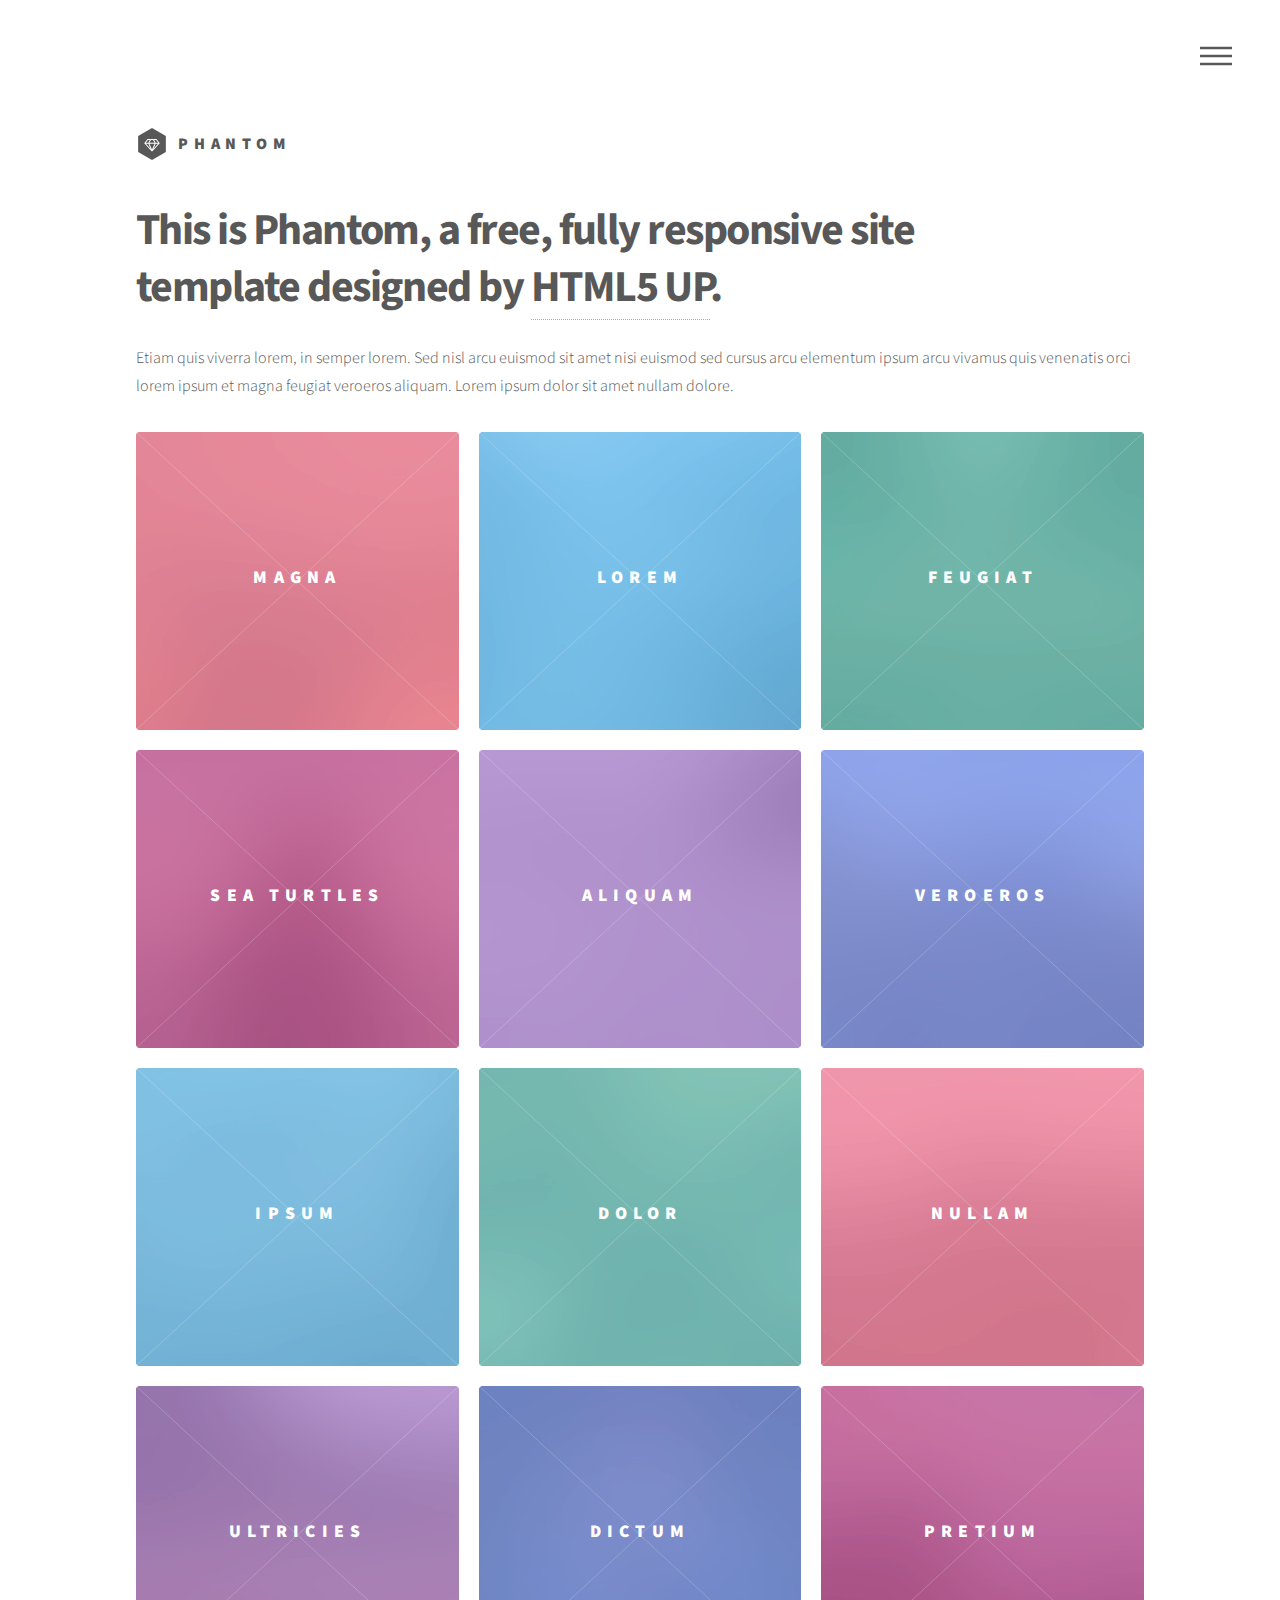
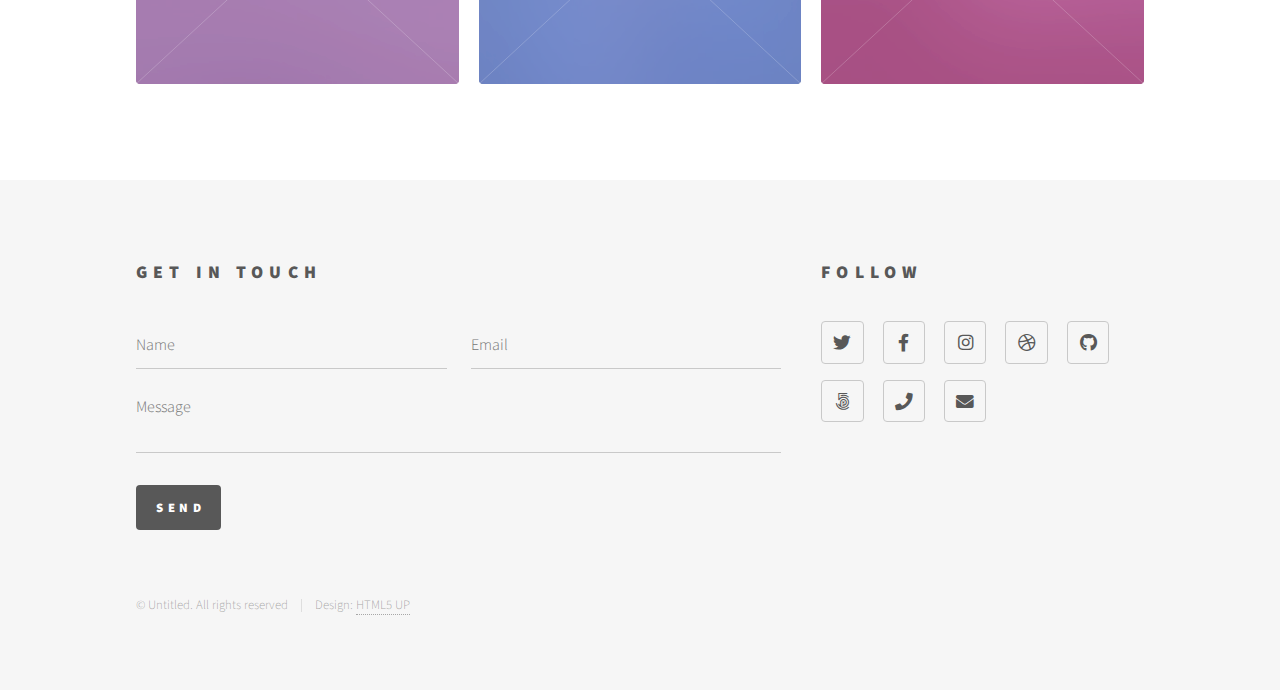
==== commit 416b0772: "Added Image and Sea Turtle Text." ====
--- a/html5up-phantom/index.html
+++ b/html5up-phantom/index.html
@@ -6,7 +6,7 @@
 -->
 <html>
 	<head>
-		<title>Phantom by HTML5 UP</title>
+		<title>Phantom by HTML5 U</title>
 		<meta charset="utf-8" />
 		<meta name="viewport" content="width=device-width, initial-scale=1, user-scalable=no" />
 		<link rel="stylesheet" href="assets/css/main.css" />
@@ -93,10 +93,10 @@
 									<span class="image">
 										<img src="images/pic04.jpg" alt="" />
 									</span>
-									<a href="generic.html">
-										<h2>Tempus</h2>
-										<div class="content">
-											<p>Sed nisl arcu euismod sit amet nisi lorem etiam dolor veroeros et feugiat.</p>
+									<a href="SeaTurtle.html">
+										<h2>Sea Turtles</h2>
+										<div class="content">
+											<!-- <p>Cheloniidae and Dermochelyidae families</p> -->
 										</div>
 									</a>
 								</article>
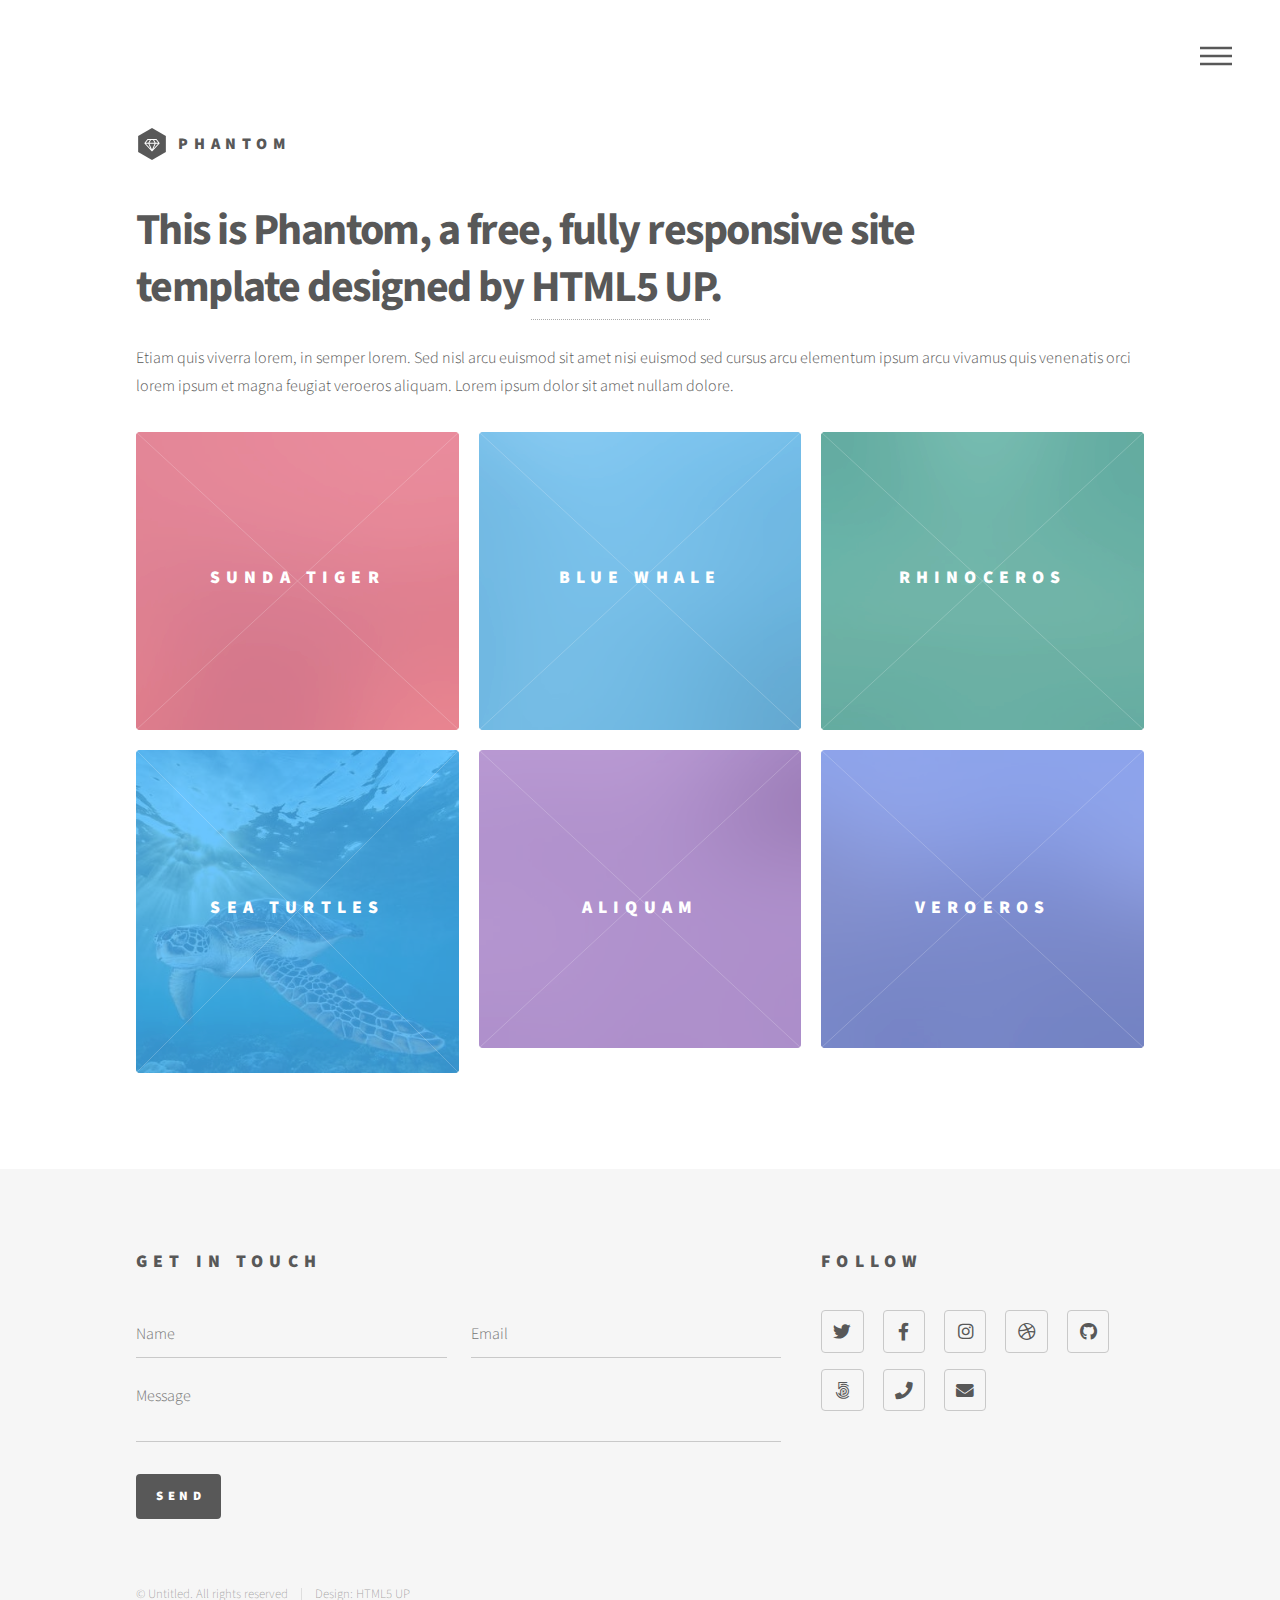
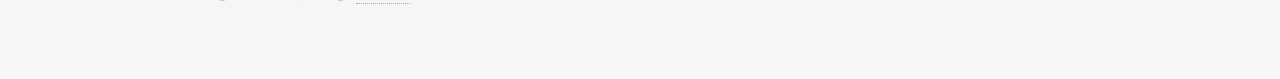
==== commit 5718b36b: "Changed Image/hexcolor and other Animal names." ====
--- a/html5up-phantom/index.html
+++ b/html5up-phantom/index.html
@@ -61,9 +61,9 @@
 										<img src="images/pic01.jpg" alt="" />
 									</span>
 									<a href="generic.html">
-										<h2>Magna</h2>
+										<h2>Sunda Tiger</h2>
 										<div class="content">
-											<p>Sed nisl arcu euismod sit amet nisi lorem etiam dolor veroeros et feugiat.</p>
+											<!-- <p>Sed nisl arcu euismod sit amet nisi lorem etiam dolor veroeros et feugiat.</p> -->
 										</div>
 									</a>
 								</article>
@@ -72,9 +72,9 @@
 										<img src="images/pic02.jpg" alt="" />
 									</span>
 									<a href="generic.html">
-										<h2>Lorem</h2>
+										<h2>Blue Whale</h2>
 										<div class="content">
-											<p>Sed nisl arcu euismod sit amet nisi lorem etiam dolor veroeros et feugiat.</p>
+											<!-- <p>Sed nisl arcu euismod sit amet nisi lorem etiam dolor veroeros et feugiat.</p> -->
 										</div>
 									</a>
 								</article>
@@ -83,15 +83,15 @@
 										<img src="images/pic03.jpg" alt="" />
 									</span>
 									<a href="generic.html">
-										<h2>Feugiat</h2>
+										<h2>Rhinoceros</h2>
 										<div class="content">
-											<p>Sed nisl arcu euismod sit amet nisi lorem etiam dolor veroeros et feugiat.</p>
+											<!-- <p>Sed nisl arcu euismod sit amet nisi lorem etiam dolor veroeros et feugiat.</p> -->
 										</div>
 									</a>
 								</article>
 								<article class="style4">
 									<span class="image">
-										<img src="images/pic04.jpg" alt="" />
+										<img src="images/SeaTurtlepic1.jpg" alt="" />
 									</span>
 									<a href="SeaTurtle.html">
 										<h2>Sea Turtles</h2>
@@ -117,72 +117,6 @@
 									</span>
 									<a href="generic.html">
 										<h2>Veroeros</h2>
-										<div class="content">
-											<p>Sed nisl arcu euismod sit amet nisi lorem etiam dolor veroeros et feugiat.</p>
-										</div>
-									</a>
-								</article>
-								<article class="style2">
-									<span class="image">
-										<img src="images/pic07.jpg" alt="" />
-									</span>
-									<a href="generic.html">
-										<h2>Ipsum</h2>
-										<div class="content">
-											<p>Sed nisl arcu euismod sit amet nisi lorem etiam dolor veroeros et feugiat.</p>
-										</div>
-									</a>
-								</article>
-								<article class="style3">
-									<span class="image">
-										<img src="images/pic08.jpg" alt="" />
-									</span>
-									<a href="generic.html">
-										<h2>Dolor</h2>
-										<div class="content">
-											<p>Sed nisl arcu euismod sit amet nisi lorem etiam dolor veroeros et feugiat.</p>
-										</div>
-									</a>
-								</article>
-								<article class="style1">
-									<span class="image">
-										<img src="images/pic09.jpg" alt="" />
-									</span>
-									<a href="generic.html">
-										<h2>Nullam</h2>
-										<div class="content">
-											<p>Sed nisl arcu euismod sit amet nisi lorem etiam dolor veroeros et feugiat.</p>
-										</div>
-									</a>
-								</article>
-								<article class="style5">
-									<span class="image">
-										<img src="images/pic10.jpg" alt="" />
-									</span>
-									<a href="generic.html">
-										<h2>Ultricies</h2>
-										<div class="content">
-											<p>Sed nisl arcu euismod sit amet nisi lorem etiam dolor veroeros et feugiat.</p>
-										</div>
-									</a>
-								</article>
-								<article class="style6">
-									<span class="image">
-										<img src="images/pic11.jpg" alt="" />
-									</span>
-									<a href="generic.html">
-										<h2>Dictum</h2>
-										<div class="content">
-											<p>Sed nisl arcu euismod sit amet nisi lorem etiam dolor veroeros et feugiat.</p>
-										</div>
-									</a>
-								</article>
-								<article class="style4">
-									<span class="image">
-										<img src="images/pic12.jpg" alt="" />
-									</span>
-									<a href="generic.html">
-										<h2>Pretium</h2>
 										<div class="content">
 											<p>Sed nisl arcu euismod sit amet nisi lorem etiam dolor veroeros et feugiat.</p>
 										</div>
--- a/html5up-phantom/assets/css/main.css
+++ b/html5up-phantom/assets/css/main.css
@@ -1,10 +1,10 @@
 @import url(fontawesome-all.min.css);
 @import url("https://fonts.googleapis.com/css?family=Source+Sans+Pro:300,700,900");
 
-/*
-	Phantom by HTML5 UP
-	html5up.net | @ajlkn
-	Free for personal and commercial use under the CCA 3.0 license (html5up.net/license)
+/*
+	Phantom by HTML5 UP
+	html5up.net | @ajlkn
+	Free for personal and commercial use under the CCA 3.0 license (html5up.net/license)
 */
 
 html, body, div, span, applet, object,
@@ -2718,7 +2718,7 @@
 			}
 
 			.tiles article.style4 > .image:before {
-				background-color: #c75b9b;
+				background-color: #45b6fe;
 			}
 
 			.tiles article.style5 > .image:before {
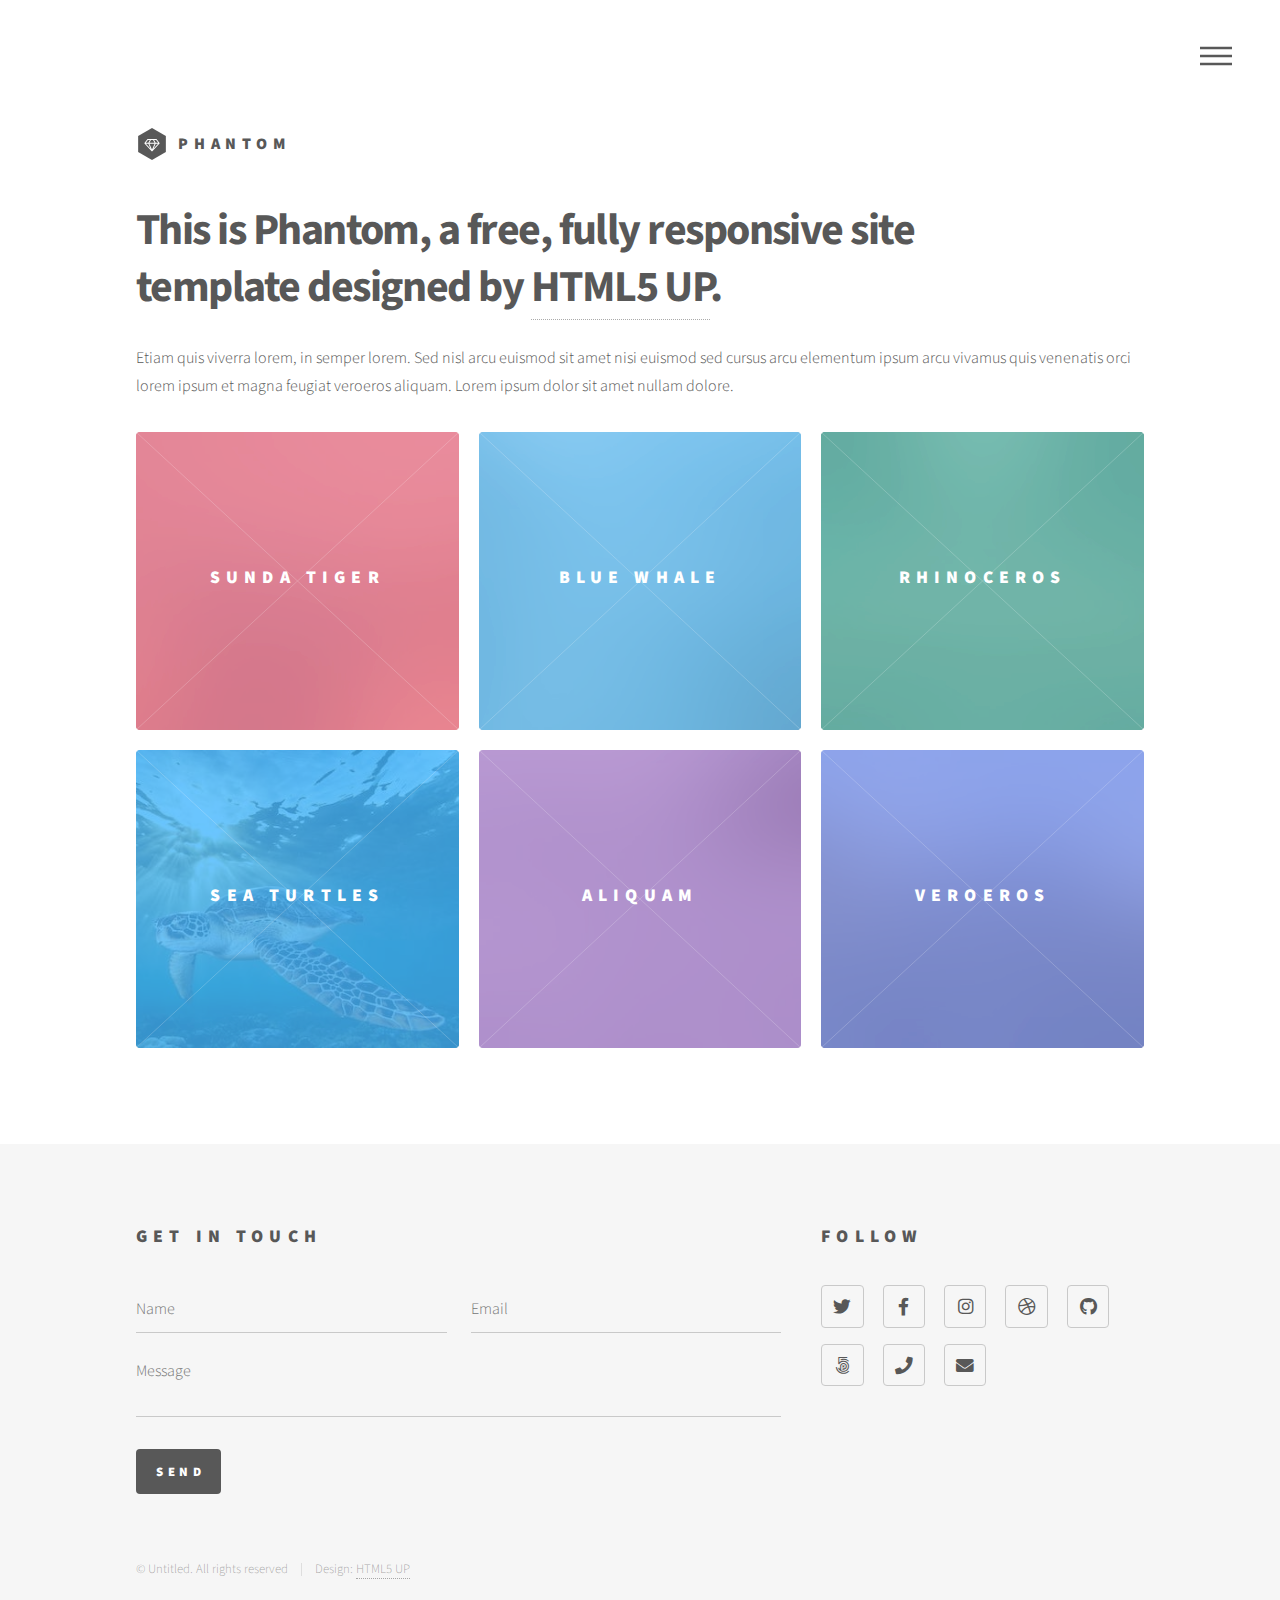
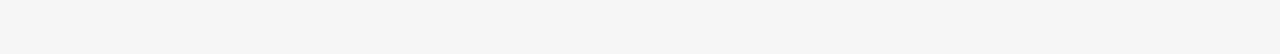
==== commit f87946c9: "Updated Menu" ====
--- a/html5up-phantom/index.html
+++ b/html5up-phantom/index.html
@@ -6,7 +6,7 @@
 -->
 <html>
 	<head>
-		<title>Phantom by HTML5 U</title>
+		<title>Endangered Animals</title>
 		<meta charset="utf-8" />
 		<meta name="viewport" content="width=device-width, initial-scale=1, user-scalable=no" />
 		<link rel="stylesheet" href="assets/css/main.css" />
@@ -40,10 +40,10 @@
 						<h2>Menu</h2>
 						<ul>
 							<li><a href="index.html">Home</a></li>
-							<li><a href="generic.html">Ipsum veroeros</a></li>
-							<li><a href="generic.html">Tempus etiam</a></li>
-							<li><a href="generic.html">Consequat dolor</a></li>
-							<li><a href="elements.html">Elements</a></li>
+							<li><a href="generic.html">Sunda Tiger</a></li>
+							<li><a href="generic.html">Blue Whale</a></li>
+							<li><a href="generic.html">Rhinoceros</a></li>
+							<li><a href="SeaTurtle.html">SeaTurtle</a></li>
 						</ul>
 					</nav>
 
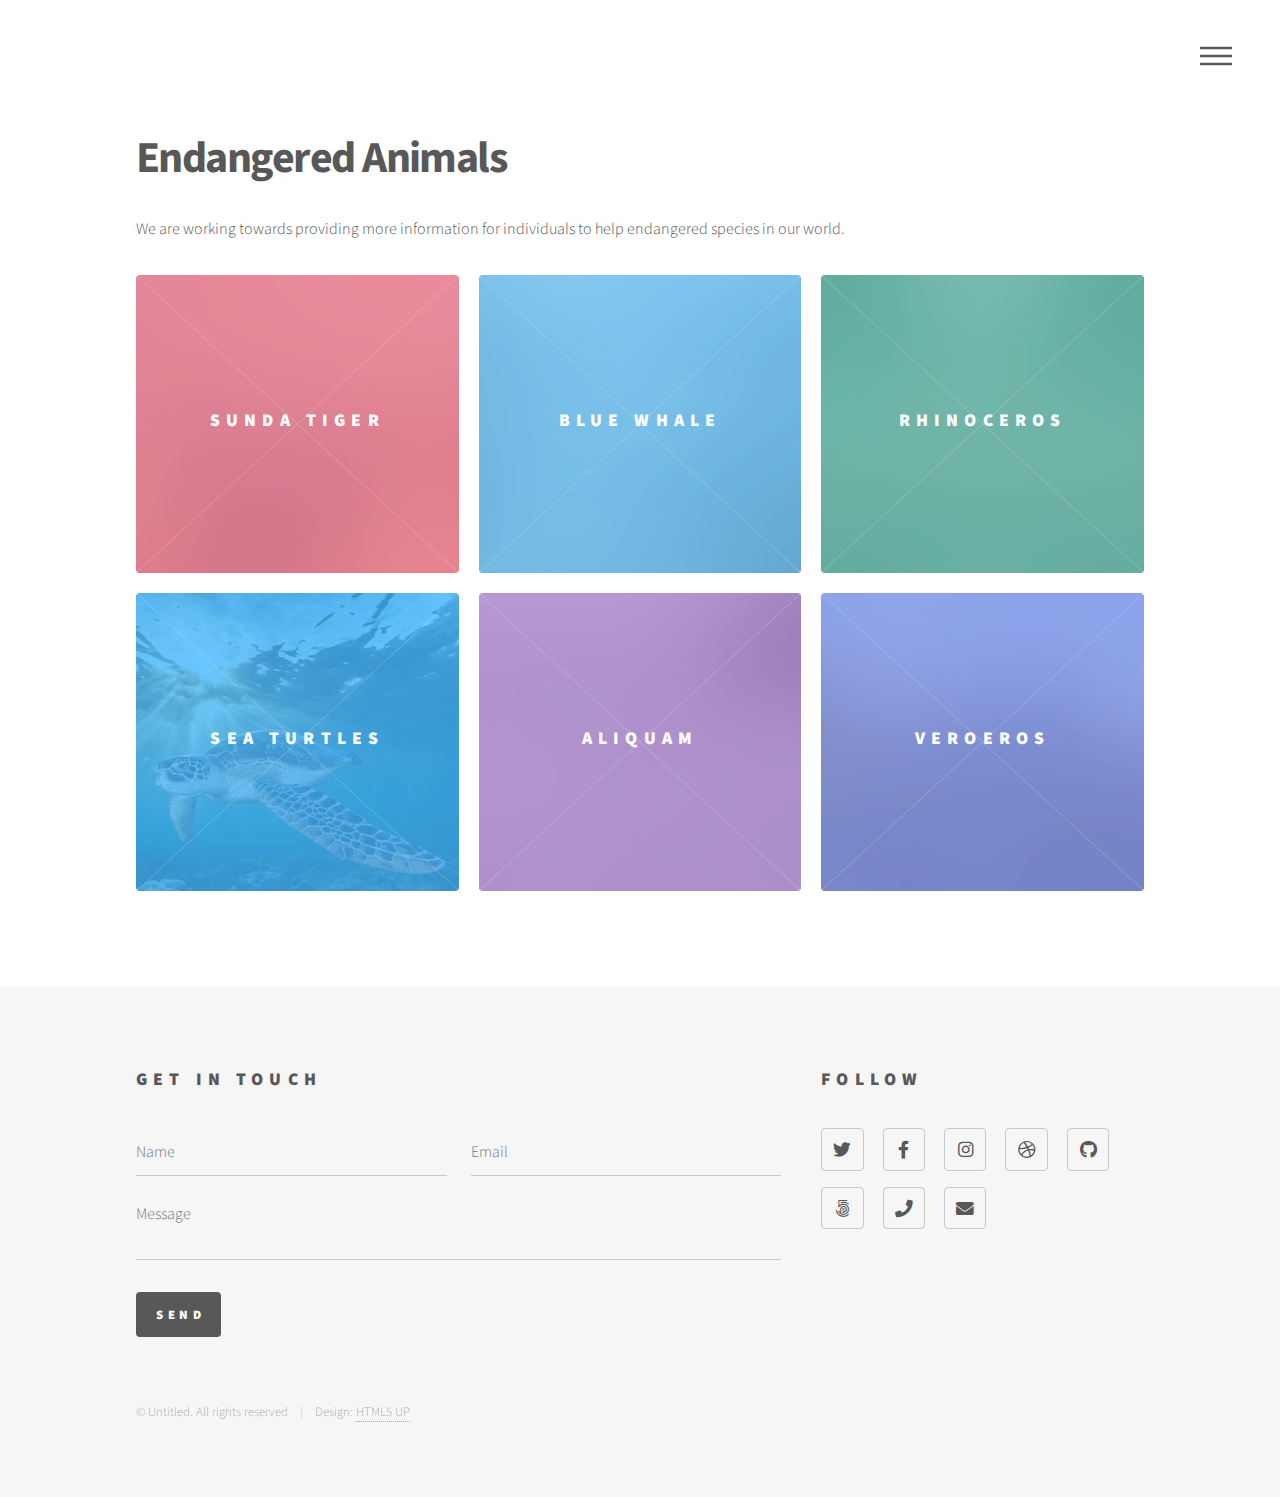
==== commit 63077f6e: "close #2 close #5 | Added logo icon" ====
--- a/html5up-phantom/index.html
+++ b/html5up-phantom/index.html
@@ -5,6 +5,7 @@
 	Free for personal and commercial use under the CCA 3.0 license (html5up.net/license)
 -->
 <html>
+	<link rel="icon" href="https://w7.pngwing.com/pngs/534/921/png-transparent-biodiversity-organism-ecosystem-species-diversity-sustainability-biodiversity-world-cooperation-sustainable-consumption-thumbnail.png"/>
 	<head>
 		<title>Endangered Animals</title>
 		<meta charset="utf-8" />
@@ -21,9 +22,9 @@
 						<div class="inner">
 
 							<!-- Logo -->
-								<a href="index.html" class="logo">
+								<!-- <a href="index.html" class="logo">
 									<span class="symbol"><img src="images/logo.svg" alt="" /></span><span class="title">Phantom</span>
-								</a>
+								</a> -->
 
 							<!-- Nav -->
 								<nav>
@@ -51,9 +52,8 @@
 					<div id="main">
 						<div class="inner">
 							<header>
-								<h1>This is Phantom, a free, fully responsive site<br />
-								template designed by <a href="http://html5up.net">HTML5 UP</a>.</h1>
-								<p>Etiam quis viverra lorem, in semper lorem. Sed nisl arcu euismod sit amet nisi euismod sed cursus arcu elementum ipsum arcu vivamus quis venenatis orci lorem ipsum et magna feugiat veroeros aliquam. Lorem ipsum dolor sit amet nullam dolore.</p>
+								<h1>Endangered Animals</h1>
+								<p>We are working towards providing more information for individuals to help  endangered species in our world. </p>
 							</header>
 							<section class="tiles">
 								<article class="style1">
